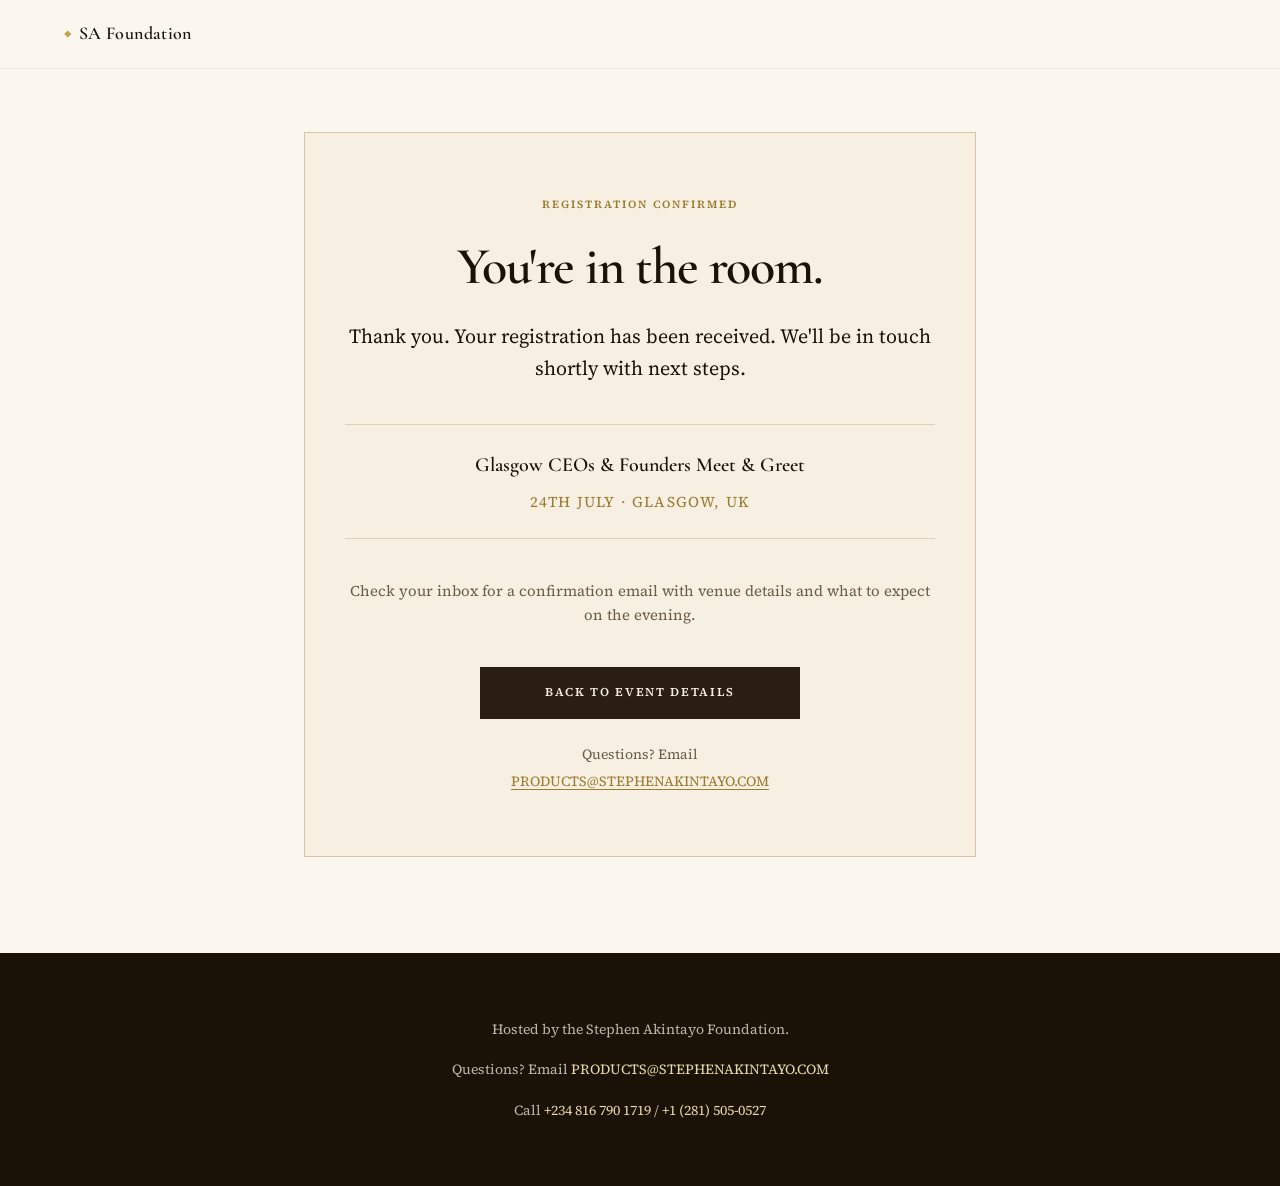
==== thank-you/index.html @ 59fd3c08 "Remove success message from registration form, update form submission to redirect to a thank-you pag" ====
<!DOCTYPE html>
<html lang="en-GB">
<head>
  <meta charset="UTF-8">
  <meta name="viewport" content="width=device-width, initial-scale=1.0">
  <title>Registration Confirmed · Glasgow CEOs &amp; Founders Meet &amp; Greet</title>
  <meta name="description" content="Your registration for the Glasgow CEOs &amp; Founders Meet &amp; Greet on 24th July has been received.">
  <meta name="robots" content="noindex, nofollow">
  <link rel="canonical" href="https://example.com/thank-you">

  <link rel="icon" href="data:image/svg+xml,%3Csvg xmlns='http://www.w3.org/2000/svg' viewBox='0 0 32 32'%3E%3Crect fill='%232A1E12' width='32' height='32'/%3E%3Ctext x='16' y='22' font-size='14' fill='%23C8A24C' text-anchor='middle' font-family='serif'%3E◆%3C/text%3E%3C/svg%3E" type="image/svg+xml">

  <link rel="preconnect" href="https://fonts.googleapis.com">
  <link rel="preconnect" href="https://fonts.gstatic.com" crossorigin>
  <link href="https://fonts.googleapis.com/css2?family=Cormorant+Garamond:ital,wght@0,400;0,500;0,600;0,700;1,400&family=Source+Serif+4:ital,opsz,wght@0,8..60,400;0,8..60,500;0,8..60,600;1,8..60,400&display=swap" rel="stylesheet">

  <link rel="stylesheet" href="../styles.css">
</head>
<body class="thank-you-page">
  <a class="skip-link" href="#main">Skip to content</a>

  <header class="site-header is-scrolled" role="banner">
    <div class="header-inner">
      <a href="/" class="logo" aria-label="Stephen Akintayo Foundation — home">
        <span class="logo-mark" aria-hidden="true">◆</span>
        <span class="logo-text">SA Foundation</span>
      </a>
    </div>
  </header>

  <main id="main" class="thank-you-main">
    <section class="thank-you-section" aria-labelledby="thank-you-heading">
      <div class="thank-you-inner reveal is-visible">
        <p class="eyebrow">Registration confirmed</p>
        <h1 id="thank-you-heading" class="section-title section-title--center">You're in the room.</h1>
        <p class="thank-you-lead">Thank you. Your registration has been received. We'll be in touch shortly with next steps.</p>
        <div class="thank-you-details">
          <p class="thank-you-event">Glasgow CEOs &amp; Founders Meet &amp; Greet</p>
          <p class="thank-you-date">24th July · Glasgow, UK</p>
        </div>
        <p class="thank-you-note">Check your inbox for a confirmation email with venue details and what to expect on the evening.</p>
        <div class="thank-you-actions">
          <a href="/" class="btn btn--primary">Back to event details</a>
        </div>
        <p class="thank-you-contact">
          <span class="thank-you-contact-label">Questions? Email</span>
          <a href="mailto:PRODUCTS@STEPHENAKINTAYO.COM" class="thank-you-email">PRODUCTS@STEPHENAKINTAYO.COM</a>
        </p>
      </div>
    </section>
  </main>

  <footer class="site-footer" role="contentinfo">
    <div class="footer-inner footer-inner--stacked">
      <p>Hosted by the Stephen Akintayo Foundation.</p>
      <p>Questions? Email <a href="mailto:PRODUCTS@STEPHENAKINTAYO.COM">PRODUCTS@STEPHENAKINTAYO.COM</a></p>
      <p>Call <a href="tel:+2348167901719">+234 816 790 1719</a> / <a href="tel:+12815050527">+1 (281) 505-0527</a></p>
    </div>
  </footer>
</body>
</html>
---- styles.css ----
/* ==========================================================================
   Glasgow CEOs & Founders Meet & Greet
   Quiet luxury — ivory, espresso, gold
   ========================================================================== */

:root {
  --gold: #C8A24C;
  --gold-deep: #9C7A2E;
  --gold-light: #E8D7A8;
  --ivory: #F6EFE2;
  --cream: #FBF7EF;
  --espresso: #2A1E12;
  --ink: #1A1207;
  --muted: #6B5B45;
  --white: #FFFCF7;

  --font-display: "Cormorant Garamond", "Georgia", serif;
  --font-body: "Source Serif 4", "Georgia", serif;

  --space-xs: 0.5rem;
  --space-sm: 1rem;
  --space-md: 1.5rem;
  --space-lg: 2.5rem;
  --space-xl: 4rem;
  --space-2xl: 6rem;
  --space-3xl: 8rem;

  --max-width: 72rem;
  --narrow: 42rem;
  --header-h: 4.25rem;
  --gutter: clamp(1rem, 4.5vw, 2rem);
  --section-pad-y: clamp(2.75rem, 7vw, 6rem);
  --ease-out: cubic-bezier(0.22, 1, 0.36, 1);
  --duration: 0.45s;
}

/* Reset & base */
*, *::before, *::after {
  box-sizing: border-box;
}

html {
  scroll-behavior: smooth;
  overflow-x: clip;
}

@media (prefers-reduced-motion: reduce) {
  html {
    scroll-behavior: auto;
  }
}

body {
  margin: 0;
  font-family: var(--font-body);
  font-size: clamp(1rem, 2.5vw, 1.0625rem);
  line-height: 1.65;
  color: var(--ink);
  background: var(--cream);
  -webkit-font-smoothing: antialiased;
  overflow-x: clip;
}

img,
video {
  max-width: 100%;
  height: auto;
  display: block;
}

/* Responsive media */
.hero-image,
.host-image,
.venue-image {
  width: 100%;
  max-width: 100%;
  height: auto;
  object-fit: cover;
}

.hero-image {
  aspect-ratio: 4 / 5;
  border: 1px solid rgba(156, 122, 46, 0.28);
}

.host-image {
  aspect-ratio: 3 / 4;
  border: 1px solid rgba(156, 122, 46, 0.22);
}

.venue-image {
  aspect-ratio: 16 / 9;
  border-radius: 0.75rem;
}

.venue-figure,
.host-figure,
.hero-image-wrap {
  margin: 0;
  max-width: 100%;
  overflow: hidden;
}

a {
  color: var(--gold-deep);
  text-decoration-thickness: 1px;
  text-underline-offset: 0.2em;
  transition: color 0.25s var(--ease-out);
}

a:hover {
  color: var(--gold);
}

a:focus-visible,
button:focus-visible,
input:focus-visible,
select:focus-visible {
  outline: 2px solid var(--gold);
  outline-offset: 3px;
}

.skip-link {
  position: absolute;
  top: -100%;
  left: var(--space-sm);
  z-index: 10000;
  padding: var(--space-xs) var(--space-sm);
  background: var(--espresso);
  color: var(--ivory);
}

.skip-link:focus {
  top: var(--space-sm);
}

.visually-hidden {
  position: absolute;
  width: 1px;
  height: 1px;
  padding: 0;
  margin: -1px;
  overflow: hidden;
  clip: rect(0, 0, 0, 0);
  white-space: nowrap;
  border: 0;
}

.bracket,
.bracket-note {
  font-style: italic;
  color: var(--muted);
}

/* Typography scale */
.eyebrow {
  font-family: var(--font-body);
  font-size: clamp(0.625rem, 2vw, 0.6875rem);
  font-weight: 600;
  letter-spacing: 0.14em;
  text-transform: uppercase;
  color: var(--gold-deep);
  margin: 0 0 var(--space-md);
  max-width: 100%;
  line-height: 1.5;
  word-break: break-word;
}

.eyebrow--light {
  color: var(--gold-light);
}

.section-title {
  font-family: var(--font-display);
  font-size: clamp(2rem, 5vw, 3.25rem);
  font-weight: 600;
  line-height: 1.12;
  letter-spacing: -0.02em;
  margin: 0 0 var(--space-md);
  color: var(--ink);
  overflow-wrap: break-word;
  text-wrap: balance;
}

.section-title--light {
  color: var(--ivory);
}

.section-title--center {
  text-align: center;
}

.section-intro {
  font-size: 1.125rem;
  color: var(--muted);
  max-width: 38rem;
  margin-bottom: var(--space-lg);
}

.section-intro--light {
  color: rgba(246, 239, 226, 0.75);
}

.lead {
  font-size: clamp(1.25rem, 2.5vw, 1.5rem);
  line-height: 1.55;
  color: var(--ink);
  margin: 0;
}

.pull-quote {
  font-family: var(--font-display);
  font-size: clamp(1.5rem, 3vw, 2rem);
  font-style: italic;
  line-height: 1.35;
  margin: var(--space-xl) 0 0;
  padding-top: var(--space-lg);
  border-top: 1px solid var(--gold);
  max-width: 100%;
}

.pull-quote--light {
  color: var(--gold-light);
  border-top-color: rgba(200, 162, 76, 0.4);
}

/* Grain overlay on light sections */
.section--grain::before,
.section--cream::before,
.section--ivory::before {
  content: "";
  position: absolute;
  inset: 0;
  pointer-events: none;
  opacity: 0.04;
  background-image: url("data:image/svg+xml,%3Csvg viewBox='0 0 256 256' xmlns='http://www.w3.org/2000/svg'%3E%3Cfilter id='n'%3E%3CfeTurbulence type='fractalNoise' baseFrequency='0.85' numOctaves='4' stitchTiles='stitch'/%3E%3C/filter%3E%3Crect width='100%25' height='100%25' filter='url(%23n)'/%3E%3C/svg%3E");
  z-index: 0;
}

.section--cream,
.section--ivory,
.section--grain {
  position: relative;
}

.section--cream > *,
.section--ivory > *,
.section--grain > * {
  position: relative;
  z-index: 1;
}

/* Ornament */
.ornament-row {
  display: flex;
  justify-content: center;
  padding: var(--space-md) 0;
  background: var(--cream);
}

.ornament {
  color: var(--gold);
  font-size: 0.5rem;
  letter-spacing: 0.5em;
}

/* Buttons */
.btn {
  display: inline-flex;
  align-items: center;
  justify-content: center;
  font-family: var(--font-body);
  font-size: 0.75rem;
  font-weight: 600;
  letter-spacing: 0.14em;
  text-transform: uppercase;
  text-decoration: none;
  border: none;
  cursor: pointer;
  padding: 1rem 1.75rem;
  transition: background 0.3s var(--ease-out), color 0.3s var(--ease-out), transform 0.3s var(--ease-out);
}

a.btn {
  text-decoration: none;
}

a.btn--primary {
  color: var(--ivory);
}

a.btn--on-dark {
  color: var(--ink);
}

a.btn--header {
  color: var(--ink);
}

a.btn--header.is-visible {
  color: var(--ivory);
}

.btn--primary {
  background: var(--espresso);
  color: var(--ivory);
}

.btn--primary:hover {
  background: var(--ink);
  color: var(--gold-light);
  transform: translateY(-1px);
}

.btn--on-dark {
  background: var(--gold);
  color: var(--ink);
}

.btn--on-dark:hover {
  background: var(--gold-light);
}

.btn--header {
  padding: 0.6rem 1.25rem;
  font-size: 0.6875rem;
  background: transparent;
  color: var(--ink);
  border: 1px solid var(--gold);
}

.btn--header.is-visible {
  background: var(--espresso);
  color: var(--ivory);
  border-color: var(--espresso);
}

.btn--header.is-visible:hover {
  background: var(--ink);
}

.btn--full {
  width: 100%;
}

.btn--large {
  padding: 1.15rem 2.25rem;
  font-size: 0.8125rem;
}

.btn--primary {
  max-width: 100%;
}

/* Header */
.site-header {
  position: fixed;
  top: 0;
  left: 0;
  right: 0;
  z-index: 1000;
  height: var(--header-h);
  background: transparent;
  transition: background 0.4s var(--ease-out), box-shadow 0.4s var(--ease-out);
}

.site-header.is-scrolled {
  background: rgba(251, 247, 239, 0.92);
  backdrop-filter: blur(12px);
  box-shadow: 0 1px 0 rgba(42, 30, 18, 0.06);
}

.header-inner {
  display: flex;
  align-items: center;
  justify-content: space-between;
  gap: 0.5rem;
  max-width: var(--max-width);
  margin: 0 auto;
  padding: 0 var(--gutter);
  height: 100%;
  min-width: 0;
}

.header-inner .logo {
  min-width: 0;
  flex-shrink: 1;
}

.header-inner .nav-toggle,
.header-inner .btn--cta-header {
  flex-shrink: 0;
}

.logo {
  display: flex;
  align-items: center;
  gap: 0.5rem;
  text-decoration: none;
  color: var(--ink);
}

.logo-mark {
  color: var(--gold);
  font-size: 0.625rem;
}

.logo-text {
  font-family: var(--font-display);
  font-size: 1.125rem;
  font-weight: 600;
  letter-spacing: 0.02em;
}

.nav-desktop ul {
  display: none;
  list-style: none;
  margin: 0;
  padding: 0;
  gap: var(--space-lg);
}

.nav-desktop a {
  font-size: 0.8125rem;
  color: var(--muted);
  text-decoration: none;
  position: relative;
}

.nav-desktop a::after {
  content: "";
  position: absolute;
  left: 0;
  bottom: -2px;
  width: 0;
  height: 1px;
  background: var(--gold);
  transition: width 0.35s var(--ease-out);
}

.nav-desktop a:hover {
  color: var(--ink);
}

.nav-desktop a:hover::after {
  width: 100%;
}

.btn--cta-header[hidden] {
  display: none !important;
}

.btn--cta-header:not([hidden]) {
  display: inline-flex;
}

.nav-toggle {
  display: flex;
  flex-direction: column;
  justify-content: center;
  gap: 5px;
  width: 2.5rem;
  height: 2.5rem;
  padding: 0;
  background: none;
  border: none;
  cursor: pointer;
}

.nav-toggle-bar {
  display: block;
  width: 22px;
  height: 1.5px;
  background: var(--ink);
  transition: transform 0.3s var(--ease-out), opacity 0.3s;
}

.nav-toggle[aria-expanded="true"] .nav-toggle-bar:nth-child(1) {
  transform: translateY(6.5px) rotate(45deg);
}

.nav-toggle[aria-expanded="true"] .nav-toggle-bar:nth-child(2) {
  opacity: 0;
}

.nav-toggle[aria-expanded="true"] .nav-toggle-bar:nth-child(3) {
  transform: translateY(-6.5px) rotate(-45deg);
}

.nav-mobile {
  position: fixed;
  top: var(--header-h);
  left: 0;
  right: 0;
  bottom: 0;
  background: var(--cream);
  padding: var(--space-lg);
  overflow-y: auto;
}

.nav-mobile ul {
  list-style: none;
  margin: 0;
  padding: 0;
}

.nav-mobile li {
  border-bottom: 1px solid rgba(107, 91, 69, 0.15);
}

.nav-mobile a {
  display: block;
  padding: var(--space-md) 0;
  font-size: 1.125rem;
  color: var(--ink);
  text-decoration: none;
}

.nav-mobile .btn {
  margin-top: var(--space-lg);
}

/* Hero */
.hero {
  position: relative;
  min-height: auto;
  padding: calc(var(--header-h) + 1.25rem) var(--gutter) var(--section-pad-y);
  background: var(--ivory);
  overflow: hidden;
}

.hero-glow {
  position: absolute;
  top: -20%;
  right: -10%;
  width: min(90vw, 700px);
  height: min(90vw, 700px);
  background: radial-gradient(circle, rgba(232, 215, 168, 0.45) 0%, transparent 65%);
  pointer-events: none;
}

.hero-inner {
  display: grid;
  gap: clamp(1.5rem, 5vw, 3rem);
  max-width: var(--max-width);
  margin: 0 auto;
  align-items: end;
  width: 100%;
}

.hero-copy {
  max-width: 38rem;
  width: 100%;
  min-width: 0;
}

.hero-title {
  font-family: var(--font-display);
  font-size: clamp(1.875rem, 7.5vw, 4.25rem);
  font-weight: 600;
  line-height: 1.08;
  letter-spacing: -0.03em;
  margin: 0 0 var(--space-md);
  color: var(--ink);
  text-wrap: balance;
}

.hero-sub {
  font-size: 1.0625rem;
  color: var(--muted);
  margin: 0 0 var(--space-md);
  max-width: 34rem;
}

.hero-detail {
  font-size: 0.8125rem;
  letter-spacing: 0.08em;
  text-transform: uppercase;
  color: var(--gold-deep);
  margin: 0 0 var(--space-lg);
}

.hero-actions {
  margin-bottom: var(--space-md);
}

.hero-actions .btn {
  width: 100%;
}

.hero-trust {
  font-size: 0.8125rem;
  color: var(--muted);
  margin: 0;
  max-width: 28rem;
}

.hero-visual {
  position: relative;
  display: flex;
  justify-content: center;
  align-items: flex-end;
  width: 100%;
  max-width: 22rem;
  margin: 0 auto;
  padding-top: 0.5rem;
}

.date-stamp {
  position: absolute;
  top: 0;
  left: 0;
  z-index: 2;
  width: clamp(5.5rem, 18vw, 7rem);
  height: clamp(5.5rem, 18vw, 7rem);
  display: flex;
  flex-direction: column;
  align-items: center;
  justify-content: center;
  border: 2px solid var(--gold);
  border-radius: 50%;
  background: var(--cream);
  transform: translate(0, -8%);
}

.date-stamp-day {
  font-family: var(--font-display);
  font-size: clamp(1.75rem, 6vw, 2.25rem);
  font-weight: 700;
  line-height: 1;
  color: var(--ink);
}

.date-stamp-month {
  font-size: 0.6875rem;
  font-weight: 600;
  letter-spacing: 0.25em;
  color: var(--gold-deep);
}

.hero-image-wrap {
  margin: 0;
  width: 100%;
}

/* Image placeholders */
.image-placeholder {
  display: flex;
  align-items: center;
  justify-content: center;
  background: linear-gradient(145deg, var(--gold-light) 0%, rgba(200, 162, 76, 0.15) 100%);
  border: 1px solid rgba(156, 122, 46, 0.25);
  aspect-ratio: 4 / 5;
  color: var(--muted);
  font-size: 0.75rem;
  letter-spacing: 0.1em;
  text-transform: uppercase;
}

.image-placeholder--tall {
  aspect-ratio: 3 / 4;
  min-height: 20rem;
}

.image-placeholder--wide {
  aspect-ratio: 16 / 7;
  margin-top: var(--space-lg);
}

.image-placeholder--round {
  width: 4rem;
  height: 4rem;
  border-radius: 50%;
  aspect-ratio: 1;
}

/* Hero reveal animation */
.hero-reveal {
  opacity: 0;
  transform: translateY(1.25rem);
}

.hero.is-loaded .hero-reveal {
  animation: fadeUp 0.9s var(--ease-out) forwards;
}

.hero.is-loaded .hero-reveal:nth-child(1) { animation-delay: 0.1s; }
.hero.is-loaded .hero-reveal:nth-child(2) { animation-delay: 0.2s; }
.hero.is-loaded .hero-reveal:nth-child(3) { animation-delay: 0.35s; }
.hero.is-loaded .hero-reveal:nth-child(4) { animation-delay: 0.45s; }
.hero.is-loaded .hero-reveal:nth-child(5) { animation-delay: 0.55s; }
.hero.is-loaded .hero-reveal:nth-child(6) { animation-delay: 0.65s; }
.hero.is-loaded .hero-reveal:nth-child(7) { animation-delay: 0.75s; }

@keyframes fadeUp {
  to {
    opacity: 1;
    transform: translateY(0);
  }
}

@media (prefers-reduced-motion: reduce) {
  .hero-reveal {
    opacity: 1;
    transform: none;
  }
  .hero.is-loaded .hero-reveal {
    animation: none;
  }
  .reveal {
    opacity: 1;
    transform: none;
  }
}

/* Countdown */
.countdown-bar {
  background: var(--espresso);
  padding: var(--space-lg) var(--gutter);
  border-top: 1px solid rgba(200, 162, 76, 0.2);
  border-bottom: 1px solid rgba(200, 162, 76, 0.2);
}

.countdown-inner {
  max-width: var(--max-width);
  margin: 0 auto;
  display: flex;
  flex-wrap: wrap;
  align-items: center;
  justify-content: center;
  gap: var(--space-md);
  text-align: center;
}

.countdown-label {
  font-family: var(--font-display);
  font-size: 1.25rem;
  color: var(--gold-light);
  margin: 0;
  font-style: italic;
}

.countdown-grid {
  display: grid;
  grid-template-columns: repeat(4, minmax(0, 1fr));
  gap: clamp(0.5rem, 3vw, 1.5rem);
  width: min(100%, 22rem);
}

.countdown-unit {
  text-align: center;
  min-width: 0;
}

.countdown-num {
  display: block;
  font-family: var(--font-display);
  font-size: clamp(1.5rem, 5vw, 2rem);
  font-weight: 600;
  color: var(--ivory);
  line-height: 1;
}

.countdown-cap {
  font-size: 0.625rem;
  letter-spacing: 0.15em;
  text-transform: uppercase;
  color: var(--muted);
  margin-top: 0.25rem;
  display: block;
}

/* Sections */
.section {
  padding: var(--section-pad-y) var(--gutter);
}

.section-inner,
.countdown-inner,
.footer-inner,
.hero-inner,
.header-inner {
  padding-left: 0;
  padding-right: 0;
}

.section--cream {
  background: var(--cream);
}

.section--ivory {
  background: var(--ivory);
}

.section--espresso {
  background: var(--espresso);
  color: var(--ivory);
}

.section-inner {
  width: 100%;
  max-width: var(--max-width);
  margin: 0 auto;
}

.section-inner--narrow {
  max-width: var(--narrow);
}

.section-inner--split {
  display: grid;
  gap: var(--space-xl);
}

.section-inner--asymmetric {
  display: grid;
  gap: var(--space-md);
}

/* Scroll reveal */
.reveal {
  opacity: 0;
  transform: translateY(1.5rem);
  transition: opacity 0.8s var(--ease-out), transform 0.8s var(--ease-out);
}

.reveal.is-visible {
  opacity: 1;
  transform: translateY(0);
}

/* Problem list */
.problem-list {
  list-style: none;
  margin: 0;
  padding: 0;
  border-left: 1px solid rgba(200, 162, 76, 0.35);
}

.problem-list li {
  padding: var(--space-md) 0 var(--space-md) var(--space-lg);
  color: rgba(246, 239, 226, 0.9);
  position: relative;
}

.problem-list li::before {
  content: "◆";
  position: absolute;
  left: 0;
  top: var(--space-md);
  font-size: 0.35rem;
  color: var(--gold);
}

/* Split layout */
.split-aside--offset {
  display: flex;
  align-items: flex-end;
  justify-content: flex-end;
}

.accent-block {
  padding: var(--space-lg);
  border: 1px solid var(--gold);
  text-align: center;
  transform: translateY(2rem);
}

.accent-block-num {
  display: block;
  font-family: var(--font-display);
  font-size: 4rem;
  font-weight: 600;
  line-height: 1;
  color: var(--gold-deep);
}

.accent-block-label {
  font-size: 0.75rem;
  letter-spacing: 0.15em;
  text-transform: uppercase;
  color: var(--muted);
}

/* Two column audience */
.two-col {
  display: grid;
  gap: var(--space-xl);
}

.check-list {
  list-style: none;
  margin: 0;
  padding: 0;
}

.check-list li {
  padding: var(--space-sm) 0 var(--space-sm) 1.75rem;
  position: relative;
  border-bottom: 1px solid rgba(107, 91, 69, 0.12);
}

.check-list li::before {
  content: "";
  position: absolute;
  left: 0;
  top: 1.35rem;
  width: 8px;
  height: 1px;
  background: var(--gold);
}

.not-for {
  background: var(--ivory);
  padding: var(--space-lg);
  border-left: 3px solid var(--muted);
}

.not-for-title {
  font-family: var(--font-display);
  font-size: 1.25rem;
  margin: 0 0 var(--space-md);
}

.not-for-list {
  margin: 0;
  padding-left: 1.25rem;
  color: var(--muted);
}

/* Outcomes */
.outcome-list {
  list-style: none;
  margin: 0 0 var(--space-xl);
  padding: 0;
  display: grid;
  gap: var(--space-md);
}

.outcome-list li {
  padding-left: var(--space-lg);
  position: relative;
  color: rgba(246, 239, 226, 0.92);
}

.outcome-list li::before {
  content: "";
  position: absolute;
  left: 0;
  top: 0.65em;
  width: 6px;
  height: 6px;
  border: 1px solid var(--gold);
  transform: rotate(45deg);
}

/* Host overlap layout */
.host-layout {
  display: grid;
  gap: var(--space-xl);
}

.host-figure {
  margin: 0;
  transform: translateY(var(--space-lg));
}

.host-copy-col {
  margin-top: calc(-1 * var(--space-xl));
}

.host-prose p {
  margin: 0;
  color: var(--muted);
}

/* Timeline */
.timeline {
  list-style: none;
  margin: var(--space-lg) 0;
  padding: 0;
  counter-reset: step;
}

.timeline li {
  display: grid;
  grid-template-columns: auto 1fr;
  gap: var(--space-sm) var(--space-md);
  padding: var(--space-md) 0;
  border-bottom: 1px solid rgba(200, 162, 76, 0.15);
  color: rgba(246, 239, 226, 0.9);
}

.timeline-time {
  font-family: var(--font-display);
  font-size: 1rem;
  color: var(--gold-light);
  white-space: nowrap;
}

.venue-line {
  font-size: 0.9375rem;
  color: rgba(246, 239, 226, 0.7);
  margin-top: var(--space-lg);
}

/* Social proof */
.proof-stats {
  display: grid;
  grid-template-columns: repeat(2, minmax(0, 1fr));
  gap: 1px;
  margin: var(--space-xl) 0;
  padding: 0;
  list-style: none;
  background: rgba(156, 122, 46, 0.25);
  border: 1px solid rgba(156, 122, 46, 0.25);
}

.proof-stat {
  display: flex;
  flex-direction: column;
  align-items: center;
  justify-content: center;
  text-align: center;
  padding: var(--space-md) var(--space-sm);
  background: var(--cream);
  gap: 0.35rem;
}

.proof-stat-num {
  font-family: var(--font-display);
  font-size: clamp(1.75rem, 5vw, 2.5rem);
  font-weight: 600;
  line-height: 1;
  color: var(--gold-deep);
}

.proof-stat-label {
  font-size: 0.6875rem;
  letter-spacing: 0.06em;
  text-transform: uppercase;
  color: var(--muted);
  line-height: 1.4;
  max-width: 10rem;
}

.proof-voices-label {
  font-family: var(--font-display);
  font-size: 1.125rem;
  font-style: italic;
  color: var(--muted);
  margin: 0 0 var(--space-md);
  text-align: center;
}

.testimonials-grid {
  display: grid;
  gap: var(--space-md);
  margin-bottom: var(--space-xl);
}

.testimonial-card {
  margin: 0;
  padding: var(--space-lg);
  background: var(--cream);
  border: 1px solid rgba(156, 122, 46, 0.22);
  width: 100%;
}

.testimonial-card--offset {
  margin-left: 0;
  margin-top: 0;
}

.testimonial-avatar {
  display: flex;
  align-items: center;
  justify-content: center;
  width: 3.25rem;
  height: 3.25rem;
  margin-bottom: var(--space-md);
  border-radius: 50%;
  background: var(--espresso);
  color: var(--gold-light);
  font-family: var(--font-display);
  font-size: 0.875rem;
  font-weight: 600;
  letter-spacing: 0.05em;
  border: 1px solid rgba(200, 162, 76, 0.45);
}

.testimonial-quote {
  font-size: 1.0625rem;
  font-style: italic;
  line-height: 1.55;
  margin: 0 0 var(--space-md);
  color: var(--ink);
}

.testimonial-quote::before {
  content: "\201C";
  font-family: var(--font-display);
  font-size: 2rem;
  line-height: 0;
  color: var(--gold);
  display: block;
  margin-bottom: 0.35rem;
}

.testimonial-meta {
  margin: 0;
  font-style: normal;
}

.testimonial-meta cite {
  display: block;
  font-family: var(--font-display);
  font-size: 1.0625rem;
  font-weight: 600;
  font-style: normal;
  color: var(--gold-deep);
}

.testimonial-role {
  display: block;
  font-size: 0.8125rem;
  color: var(--muted);
  margin-top: 0.2rem;
  line-height: 1.45;
}

.proof-card--featured {
  margin-bottom: var(--space-lg);
}

.proof-source-note {
  font-size: 0.75rem;
  color: var(--muted);
  text-align: center;
  margin: 0 0 var(--space-md);
  line-height: 1.55;
}

.proof-source-note a {
  color: var(--gold-deep);
}

.proof-card {
  margin: 0;
  padding: var(--space-lg);
  background: var(--cream);
  border: 1px solid rgba(156, 122, 46, 0.22);
}

.proof-card--featured {
  background: var(--espresso);
  border-color: rgba(200, 162, 76, 0.35);
  color: var(--ivory);
}

.proof-card-eyebrow {
  font-size: 0.625rem;
  font-weight: 600;
  letter-spacing: 0.2em;
  text-transform: uppercase;
  color: var(--gold);
  margin: 0 0 var(--space-sm);
}

.proof-card--featured .proof-card-eyebrow {
  color: var(--gold-light);
}

.proof-card-quote {
  font-family: var(--font-display);
  font-size: clamp(1.25rem, 3vw, 1.625rem);
  font-weight: 500;
  line-height: 1.35;
  margin: 0 0 var(--space-md);
  color: var(--ink);
}

.proof-card--featured .proof-card-quote {
  font-size: clamp(1.375rem, 3.5vw, 1.75rem);
  font-style: italic;
  color: var(--ivory);
  margin-bottom: var(--space-sm);
}

.proof-card--quote .proof-card-quote {
  font-style: italic;
  color: var(--muted);
}

.proof-card-meta {
  display: flex;
  align-items: center;
  gap: var(--space-sm);
  font-size: 0.875rem;
  color: var(--gold-deep);
  margin: 0;
  line-height: 1.4;
}

.proof-card--featured .proof-card-meta {
  color: var(--gold-light);
  font-size: 0.8125rem;
}

.proof-card-photo {
  width: 3rem;
  height: 3rem;
  border-radius: 50%;
  object-fit: cover;
  border: 2px solid var(--gold);
  flex-shrink: 0;
}

.proof-card-role {
  font-size: 0.75rem;
  color: var(--muted);
  font-style: normal;
}

.proof-credential-list {
  margin: 0;
  padding: 0;
  list-style: none;
}

.proof-credential-list li {
  position: relative;
  padding: 0.65rem 0 0.65rem 1rem;
  font-size: 0.9375rem;
  color: var(--muted);
  border-bottom: 1px solid rgba(107, 91, 69, 0.12);
  line-height: 1.5;
}

.proof-credential-list li:last-child {
  border-bottom: none;
}

.proof-credential-list li::before {
  content: "◆";
  position: absolute;
  left: 0;
  top: 0.85rem;
  font-size: 0.35rem;
  color: var(--gold);
}


.trust-bar {
  padding-top: var(--space-lg);
  border-top: 1px solid rgba(156, 122, 46, 0.25);
  text-align: center;
}

.trust-bar p {
  font-size: 0.8125rem;
  letter-spacing: 0.04em;
  color: var(--muted);
  margin: 0;
  line-height: 1.8;
}

/* Registration */
.registration-block {
  margin-bottom: var(--space-lg);
}

.registration-badge {
  display: inline-block;
  font-family: var(--font-display);
  font-size: clamp(1.5rem, 4vw, 2rem);
  font-weight: 600;
  color: var(--gold-deep);
  margin: 0 0 var(--space-sm);
  padding-bottom: var(--space-sm);
  border-bottom: 1px solid rgba(156, 122, 46, 0.35);
}

.registration-block p {
  margin: 0;
  color: var(--muted);
  line-height: 1.6;
}

.register-form-wrap {
  margin-top: var(--space-lg);
  padding: var(--space-lg);
  background: var(--ivory);
  border: 1px solid rgba(156, 122, 46, 0.28);
}

.register-form-wrap.is-complete {
  border-color: var(--gold);
}

.register-form-desc {
  font-size: 0.875rem;
  color: var(--muted);
  margin: 0 0 var(--space-md);
  text-align: center;
}

.register-form-wrap .form-success {
  margin-bottom: var(--space-md);
  padding: var(--space-md);
  background: var(--cream);
  border: 1px solid rgba(156, 122, 46, 0.35);
  text-align: center;
}

.register-form-wrap .form-success[hidden] {
  display: none;
}

.register-form-wrap.is-complete .form-success {
  margin-bottom: 0;
}

.form-free-note {
  font-size: 0.875rem;
  color: var(--muted);
  text-align: center;
  margin: 0 0 var(--space-md);
  padding: var(--space-sm);
  background: var(--ivory);
  border: 1px solid rgba(156, 122, 46, 0.2);
}

/* Urgency */
.urgency-list {
  list-style: none;
  margin: 0 0 var(--space-lg);
  padding: 0;
}

.urgency-list li {
  padding: var(--space-sm) 0;
  padding-left: 1.25rem;
  position: relative;
  color: rgba(246, 239, 226, 0.88);
}

.urgency-list li::before {
  content: "—";
  position: absolute;
  left: 0;
  color: var(--gold);
}

/* FAQ */
.faq-list {
  margin: 0;
}

.faq-item {
  border-bottom: 1px solid rgba(107, 91, 69, 0.2);
}

.faq-trigger {
  width: 100%;
  display: flex;
  align-items: center;
  justify-content: space-between;
  gap: var(--space-md);
  padding: var(--space-md) 0;
  font-family: var(--font-display);
  font-size: 1.125rem;
  font-weight: 500;
  text-align: left;
  background: none;
  border: none;
  color: var(--ink);
  cursor: pointer;
}

.faq-trigger::after {
  content: "+";
  font-family: var(--font-body);
  font-size: 1.25rem;
  color: var(--gold);
  flex-shrink: 0;
  transition: transform 0.3s var(--ease-out);
}

.faq-trigger[aria-expanded="true"]::after {
  content: "−";
}

.faq-panel {
  margin: 0 0 var(--space-md);
  padding: 0 0 var(--space-md);
  color: var(--muted);
}

/* Final CTA */
.final-cta {
  text-align: center;
}

.final-copy {
  max-width: 32rem;
  margin: 0 auto var(--space-lg);
  color: var(--muted);
}

.final-actions {
  display: flex;
  justify-content: center;
}

/* Footer */
.site-footer {
  background: var(--ink);
  color: rgba(246, 239, 226, 0.75);
  padding: var(--space-xl) var(--gutter);
  padding-bottom: max(var(--space-xl), env(safe-area-inset-bottom));
  font-size: clamp(0.8125rem, 2.5vw, 0.875rem);
  text-align: center;
}

.site-footer p {
  margin: 0;
  line-height: 1.75;
  word-break: break-word;
}

.footer-inner {
  max-width: var(--max-width);
  margin: 0 auto;
}

.site-footer a {
  color: var(--gold-light);
  text-decoration: none;
}

.site-footer a:hover {
  color: var(--gold);
  text-decoration: underline;
}

.register-form .form-field {
  margin-bottom: var(--space-md);
}

.register-form label {
  display: block;
  font-size: 0.8125rem;
  margin-bottom: 0.35rem;
  color: var(--ink);
}

.required {
  color: var(--gold-deep);
}

.register-form input,
.register-form select {
  width: 100%;
  padding: 0.75rem;
  font-family: var(--font-body);
  font-size: 1rem;
  border: 1px solid rgba(107, 91, 69, 0.35);
  background: var(--white);
  color: var(--ink);
}

.register-form input.is-invalid,
.register-form select.is-invalid {
  border-color: #8b3a3a;
}

.field-error {
  display: block;
  font-size: 0.75rem;
  color: #8b3a3a;
  margin-top: 0.25rem;
  min-height: 1rem;
}

.form-note {
  font-size: 0.75rem;
  color: var(--muted);
  margin-top: var(--space-md);
  text-align: center;
}

.form-honeypot {
  position: absolute;
  left: -9999px;
  width: 1px;
  height: 1px;
  overflow: hidden;
}

.form-error {
  font-size: 0.875rem;
  color: #8b3a3a;
  text-align: center;
  margin: 0 0 var(--space-sm);
  padding: var(--space-sm);
  background: rgba(139, 58, 58, 0.08);
  border: 1px solid rgba(139, 58, 58, 0.25);
}

.form-error[hidden] {
  display: none;
}

.btn.is-loading {
  opacity: 0.85;
  cursor: wait;
}

.form-success {
  color: var(--gold-deep);
  font-size: 1.0625rem;
  line-height: 1.55;
}

/* Thank you page */
.thank-you-page {
  min-height: 100vh;
  display: flex;
  flex-direction: column;
}

.thank-you-main {
  flex: 1;
  display: flex;
  align-items: center;
  justify-content: center;
}

.thank-you-section {
  width: 100%;
  padding: calc(var(--header-h) + var(--space-xl)) var(--gutter) var(--space-2xl);
}

.thank-you-inner {
  width: 100%;
  max-width: var(--narrow);
  margin: 0 auto;
  padding: var(--space-xl) var(--space-lg);
  text-align: center;
  background: var(--ivory);
  border: 1px solid rgba(156, 122, 46, 0.35);
  overflow-wrap: break-word;
  min-width: 0;
}

.thank-you-lead {
  font-size: clamp(1.125rem, 2.5vw, 1.25rem);
  line-height: 1.6;
  color: var(--ink);
  margin: 0 0 var(--space-lg);
}

.thank-you-details {
  margin: 0 0 var(--space-lg);
  padding: var(--space-md) 0;
  border-top: 1px solid rgba(156, 122, 46, 0.25);
  border-bottom: 1px solid rgba(156, 122, 46, 0.25);
}

.thank-you-event {
  font-family: var(--font-display);
  font-size: 1.25rem;
  font-weight: 600;
  margin: 0 0 var(--space-xs);
  color: var(--ink);
}

.thank-you-date {
  font-size: 0.9375rem;
  letter-spacing: 0.08em;
  text-transform: uppercase;
  color: var(--gold-deep);
  margin: 0;
}

.thank-you-note {
  font-size: 0.9375rem;
  color: var(--muted);
  margin: 0 0 var(--space-lg);
  line-height: 1.6;
}

.thank-you-actions {
  margin-bottom: var(--space-md);
}

.thank-you-contact {
  display: flex;
  flex-direction: column;
  align-items: center;
  gap: 0.35rem;
  font-size: 0.875rem;
  color: var(--muted);
  margin: 0;
  max-width: 100%;
}

.thank-you-email {
  display: inline-block;
  max-width: 100%;
  overflow-wrap: anywhere;
  word-break: break-word;
  font-size: clamp(0.75rem, 3.2vw, 0.875rem);
  line-height: 1.4;
}

.thank-you-page .footer-inner--stacked p {
  margin: 0;
}

.thank-you-page .footer-inner--stacked {
  display: flex;
  flex-direction: column;
  gap: var(--space-sm);
  align-items: center;
}

.thank-you-page .footer-inner--stacked a {
  overflow-wrap: anywhere;
  word-break: break-word;
}

.thank-you-actions .btn {
  width: 100%;
  max-width: 20rem;
  justify-content: center;
}

/* ==========================================================================
   Responsive — 375 · 768 · 1280 · 1920
   ========================================================================== */

/* Small phones (~375px) */
@media (max-width: 23.4375rem) {
  :root {
    --header-h: 3.75rem;
  }

  .logo-text {
    font-size: 1rem;
  }

  .btn--cta-header:not([hidden]) {
    display: none !important;
  }

  .nav-desktop {
    display: none;
  }

  .eyebrow {
    letter-spacing: 0.1em;
  }

  .hero-detail {
    font-size: 0.75rem;
    line-height: 1.5;
  }

  .faq-trigger {
    font-size: 1rem;
  }
}

/* Phones & small tablets (below 768px) */
@media (max-width: 47.9875rem) {
  .section-inner--narrow,
  .section-inner--split,
  .section-inner--asymmetric {
    width: 100%;
  }

  .section-inner--asymmetric {
    grid-template-columns: 1fr;
  }

  .asymmetric-label {
    margin-bottom: -0.5rem;
  }

  .proof-voices-label {
    text-align: left;
    font-size: 1rem;
  }

  .proof-source-note {
    text-align: left;
    padding: 0 var(--space-xs);
  }

  .testimonial-card--offset {
    margin-top: 0;
  }

  .proof-card--featured {
    padding: var(--space-md);
  }

  .register-form-wrap {
    padding: var(--space-md);
  }

  .thank-you-section {
    padding: calc(var(--header-h) + var(--space-lg)) var(--space-sm) var(--space-xl);
  }

  .thank-you-inner {
    padding: var(--space-lg) var(--space-md);
  }

  .thank-you-event {
    font-size: 1.125rem;
    padding: 0 var(--space-xs);
  }

  .thank-you-lead,
  .thank-you-note {
    padding: 0 var(--space-xs);
  }

  .faq-trigger {
    font-size: 1rem;
    text-align: left;
    align-items: flex-start;
  }

  .host-figure {
    transform: none;
  }

  .host-image-col {
    max-width: 20rem;
    margin: 0 auto;
  }

  .host-copy-col {
    margin-top: 0;
  }

  .host-layout {
    gap: var(--space-lg);
  }

  .image-placeholder--tall {
    min-height: 16rem;
  }

  .accent-block {
    transform: none;
    width: 100%;
    max-width: 16rem;
    margin: var(--space-md) auto 0;
  }

  .split-aside--offset {
    justify-content: center;
  }

  .timeline li {
    grid-template-columns: 1fr;
    gap: 0.35rem;
  }

  .timeline-time {
    white-space: normal;
  }

  .venue-line {
    font-size: 0.875rem;
    line-height: 1.6;
  }

  .section--espresso .btn,
  .section--cream .btn,
  .final-actions .btn {
    width: 100%;
  }

  .final-actions {
    width: 100%;
  }

  .trust-bar p {
    font-size: 0.75rem;
    line-height: 1.65;
  }

  .countdown-inner {
    flex-direction: column;
  }

  .countdown-grid {
    width: min(100%, 20rem);
  }

  .nav-mobile {
    padding: var(--space-md) var(--gutter);
    padding-bottom: max(var(--space-lg), env(safe-area-inset-bottom));
  }
}

/* Large phones (480px+) */
@media (min-width: 30rem) {
  .hero-actions .btn {
    width: auto;
    min-width: min(100%, 16rem);
  }

  .section--espresso .btn,
  .section--cream .btn:not(.btn--full) {
    width: auto;
  }
}

/* Tablet (768px+) */
@media (min-width: 48rem) {
  :root {
    --gutter: clamp(1.25rem, 3vw, 2rem);
    --section-pad-y: clamp(4rem, 6vw, 6rem);
    --header-h: 4.25rem;
  }

  .eyebrow {
    letter-spacing: 0.18em;
  }

  .nav-desktop ul {
    display: flex;
    flex-wrap: wrap;
    justify-content: flex-end;
    gap: clamp(0.75rem, 2vw, 1.5rem);
  }

  .nav-toggle {
    display: none;
  }

  .hero {
    min-height: 100vh;
    min-height: 100dvh;
    padding-top: calc(var(--header-h) + var(--space-xl));
    padding-bottom: var(--space-2xl);
  }

  .hero-inner {
    grid-template-columns: 1.05fr 0.95fr;
    align-items: end;
    gap: var(--space-2xl);
  }

  .hero-copy {
    padding-bottom: var(--space-xl);
  }

  .hero-visual {
    justify-content: flex-end;
    max-width: none;
    margin: 0;
    padding-top: 0;
  }

  .hero-image-wrap {
    width: min(100%, 26rem);
    margin-left: auto;
  }

  .date-stamp {
    transform: translate(-10%, -15%);
  }

  .countdown-inner {
    flex-wrap: nowrap;
    justify-content: space-between;
    text-align: left;
  }

  .countdown-grid {
    width: auto;
    grid-template-columns: repeat(4, auto);
    gap: var(--space-lg);
  }

  .countdown-unit {
    min-width: 3.5rem;
  }

  .section-inner--split {
    grid-template-columns: 1.4fr 0.6fr;
    align-items: start;
  }

  .two-col {
    grid-template-columns: 1.2fr 0.8fr;
    align-items: start;
  }

  .host-layout {
    grid-template-columns: 0.42fr 0.58fr;
    gap: var(--space-2xl);
    align-items: start;
  }

  .host-figure {
    transform: translateY(3rem) translateX(-1rem);
  }

  .host-copy-col {
    margin-top: var(--space-2xl);
  }

  .section-inner--asymmetric {
    grid-template-columns: 10rem 1fr;
    gap: var(--space-2xl);
  }

  .proof-stats {
    grid-template-columns: repeat(4, minmax(0, 1fr));
  }

  .testimonials-grid {
    grid-template-columns: 1fr 1fr;
    gap: var(--space-lg);
    align-items: start;
  }

  .testimonial-card--offset {
    margin-top: 2.5rem;
  }

  .host-image-col {
    max-width: none;
  }
}

/* Mid desktop (1024px+) */
@media (min-width: 64rem) {
  .nav-desktop a {
    font-size: 0.8125rem;
  }

  .header-inner {
    gap: var(--space-md);
  }
}

/* Tablet landscape / small desktop — tighten nav */
@media (min-width: 48rem) and (max-width: 63.9875rem) {
  .nav-desktop a {
    font-size: 0.75rem;
  }

  .logo-text {
    font-size: 1rem;
  }

  .header-inner {
    gap: 0.75rem;
  }
}

/* Desktop (1280px+) */
@media (min-width: 80rem) {
  :root {
    --gutter: 2rem;
    --section-pad-y: var(--space-3xl);
    --max-width: 72rem;
  }

  .hero-title {
    font-size: 4.25rem;
  }

  .date-stamp {
    width: 8.5rem;
    height: 8.5rem;
  }

  .section-inner--asymmetric {
    grid-template-columns: 12rem 1fr;
  }

  .hero-inner {
    grid-template-columns: 1.1fr 0.9fr;
  }
}

/* Large desktop (1920px+) */
@media (min-width: 120rem) {
  :root {
    --max-width: 80rem;
    --gutter: 2.5rem;
  }

  .hero-title {
    font-size: 4.75rem;
  }

  .section-title {
    font-size: 3.5rem;
  }

  .lead {
    font-size: 1.625rem;
  }

  .hero-inner {
    gap: 5rem;
  }

  .hero-image-wrap {
    width: min(100%, 30rem);
  }
}

/* Mobile bottom CTA bar */
.mobile-cta-bar {
  display: none;
}

@media (max-width: 47.9875rem) {
  .mobile-cta-bar {
    display: block;
    position: fixed;
    bottom: 0;
    left: 0;
    right: 0;
    z-index: 900;
    padding: 0.75rem var(--gutter);
    padding-bottom: max(0.75rem, env(safe-area-inset-bottom));
    background: rgba(251, 247, 239, 0.96);
    backdrop-filter: blur(10px);
    border-top: 1px solid rgba(156, 122, 46, 0.25);
    transform: translateY(100%);
    visibility: hidden;
    transition: transform 0.35s var(--ease-out), visibility 0.35s;
    pointer-events: none;
  }

  .mobile-cta-bar.is-visible {
    transform: translateY(0);
    visibility: visible;
    pointer-events: auto;
  }

  body.has-mobile-cta {
    padding-bottom: 5rem;
  }
}

/* Touch targets */
@media (pointer: coarse) {
  .nav-toggle,
  .faq-trigger,
  .btn {
    min-height: 44px;
  }

  .nav-mobile a {
    min-height: 44px;
    display: flex;
    align-items: center;
  }
}
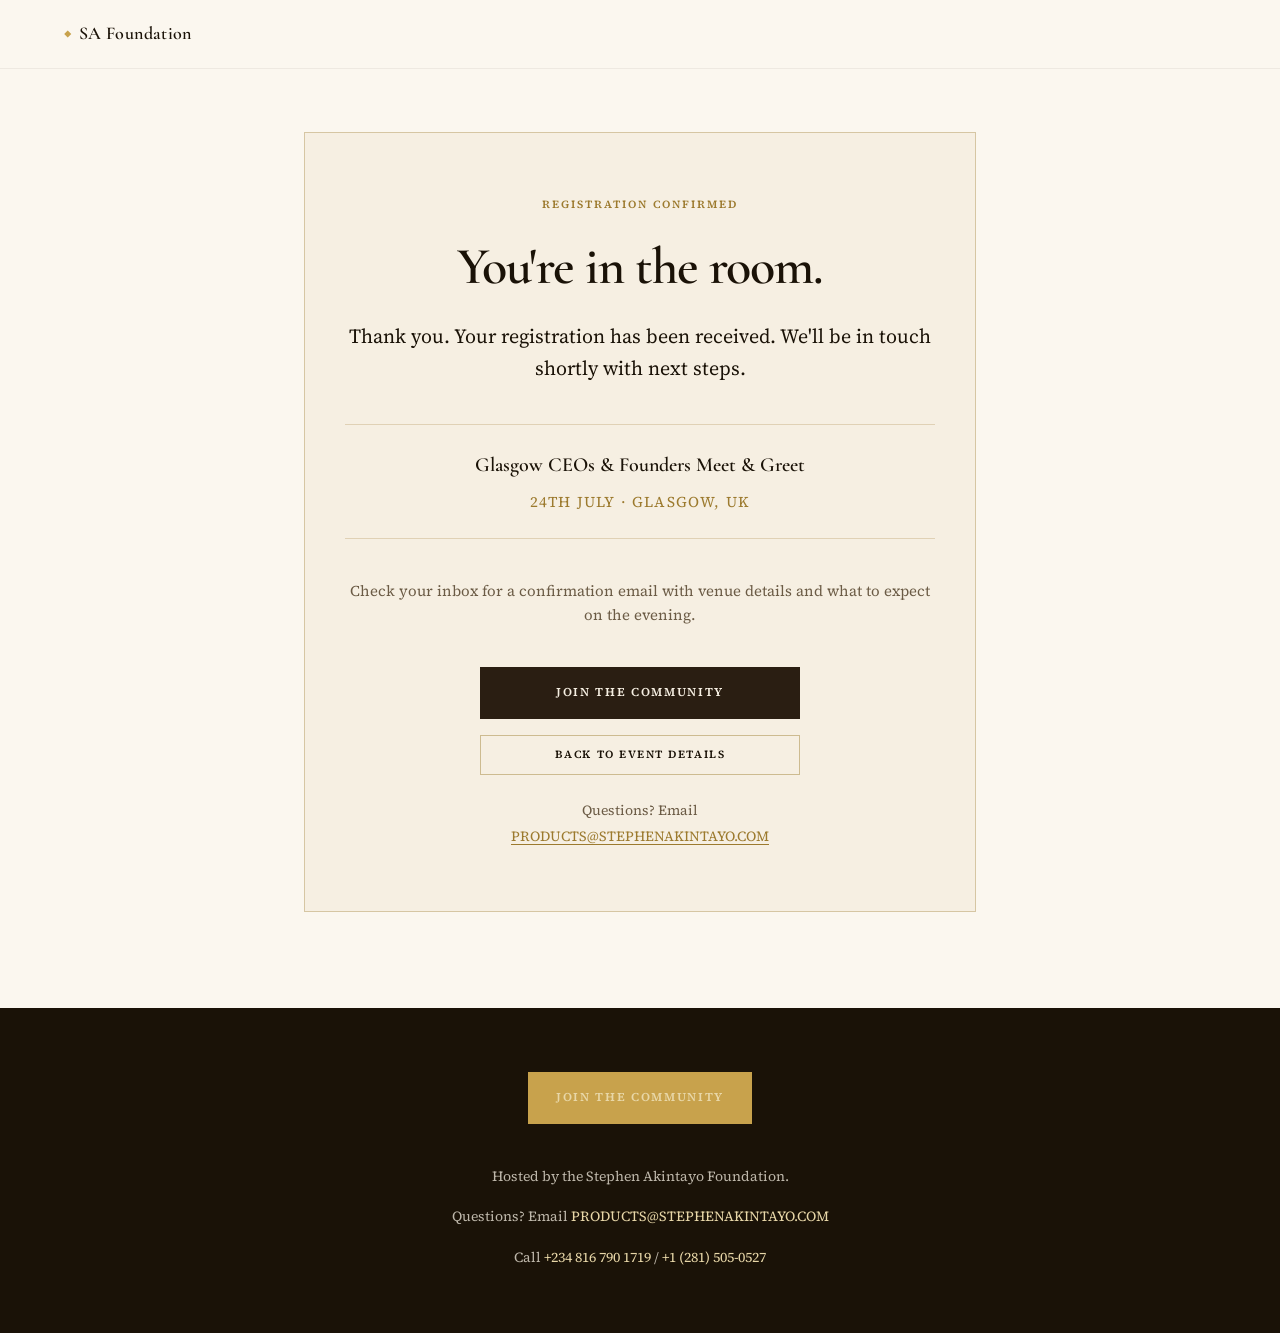
==== commit 4adbf64c: "Add community join button to footer and thank-you page, enhance thank-you actions layout with new st" ====
--- a/thank-you/index.html
+++ b/thank-you/index.html
@@ -40,7 +40,8 @@
         </div>
         <p class="thank-you-note">Check your inbox for a confirmation email with venue details and what to expect on the evening.</p>
         <div class="thank-you-actions">
-          <a href="/" class="btn btn--primary">Back to event details</a>
+          <a href="https://chat.whatsapp.com/J5k2oBiQmTjIgvpFtMNJKl?mode=gi_t" class="btn btn--primary" target="_blank" rel="noopener noreferrer">Join the community</a>
+          <a href="/" class="btn btn--header thank-you-back">Back to event details</a>
         </div>
         <p class="thank-you-contact">
           <span class="thank-you-contact-label">Questions? Email</span>
@@ -52,6 +53,7 @@
 
   <footer class="site-footer" role="contentinfo">
     <div class="footer-inner footer-inner--stacked">
+      <a href="https://chat.whatsapp.com/J5k2oBiQmTjIgvpFtMNJKl?mode=gi_t" class="btn btn--on-dark footer-community-btn" target="_blank" rel="noopener noreferrer">Join the community</a>
       <p>Hosted by the Stephen Akintayo Foundation.</p>
       <p>Questions? Email <a href="mailto:PRODUCTS@STEPHENAKINTAYO.COM">PRODUCTS@STEPHENAKINTAYO.COM</a></p>
       <p>Call <a href="tel:+2348167901719">+234 816 790 1719</a> / <a href="tel:+12815050527">+1 (281) 505-0527</a></p>
--- a/styles.css
+++ b/styles.css
@@ -1592,7 +1592,26 @@
 }
 
 .thank-you-actions {
+  display: flex;
+  flex-direction: column;
+  align-items: center;
+  gap: var(--space-sm);
   margin-bottom: var(--space-md);
+}
+
+.thank-you-back {
+  background: transparent;
+  border: 1px solid rgba(156, 122, 46, 0.45);
+}
+
+.thank-you-back:hover {
+  background: var(--cream);
+  border-color: var(--gold);
+}
+
+.footer-community-btn {
+  margin-bottom: var(--space-md);
+  max-width: 100%;
 }
 
 .thank-you-contact {
@@ -1635,6 +1654,7 @@
   width: 100%;
   max-width: 20rem;
   justify-content: center;
+  text-align: center;
 }
 
 /* ==========================================================================
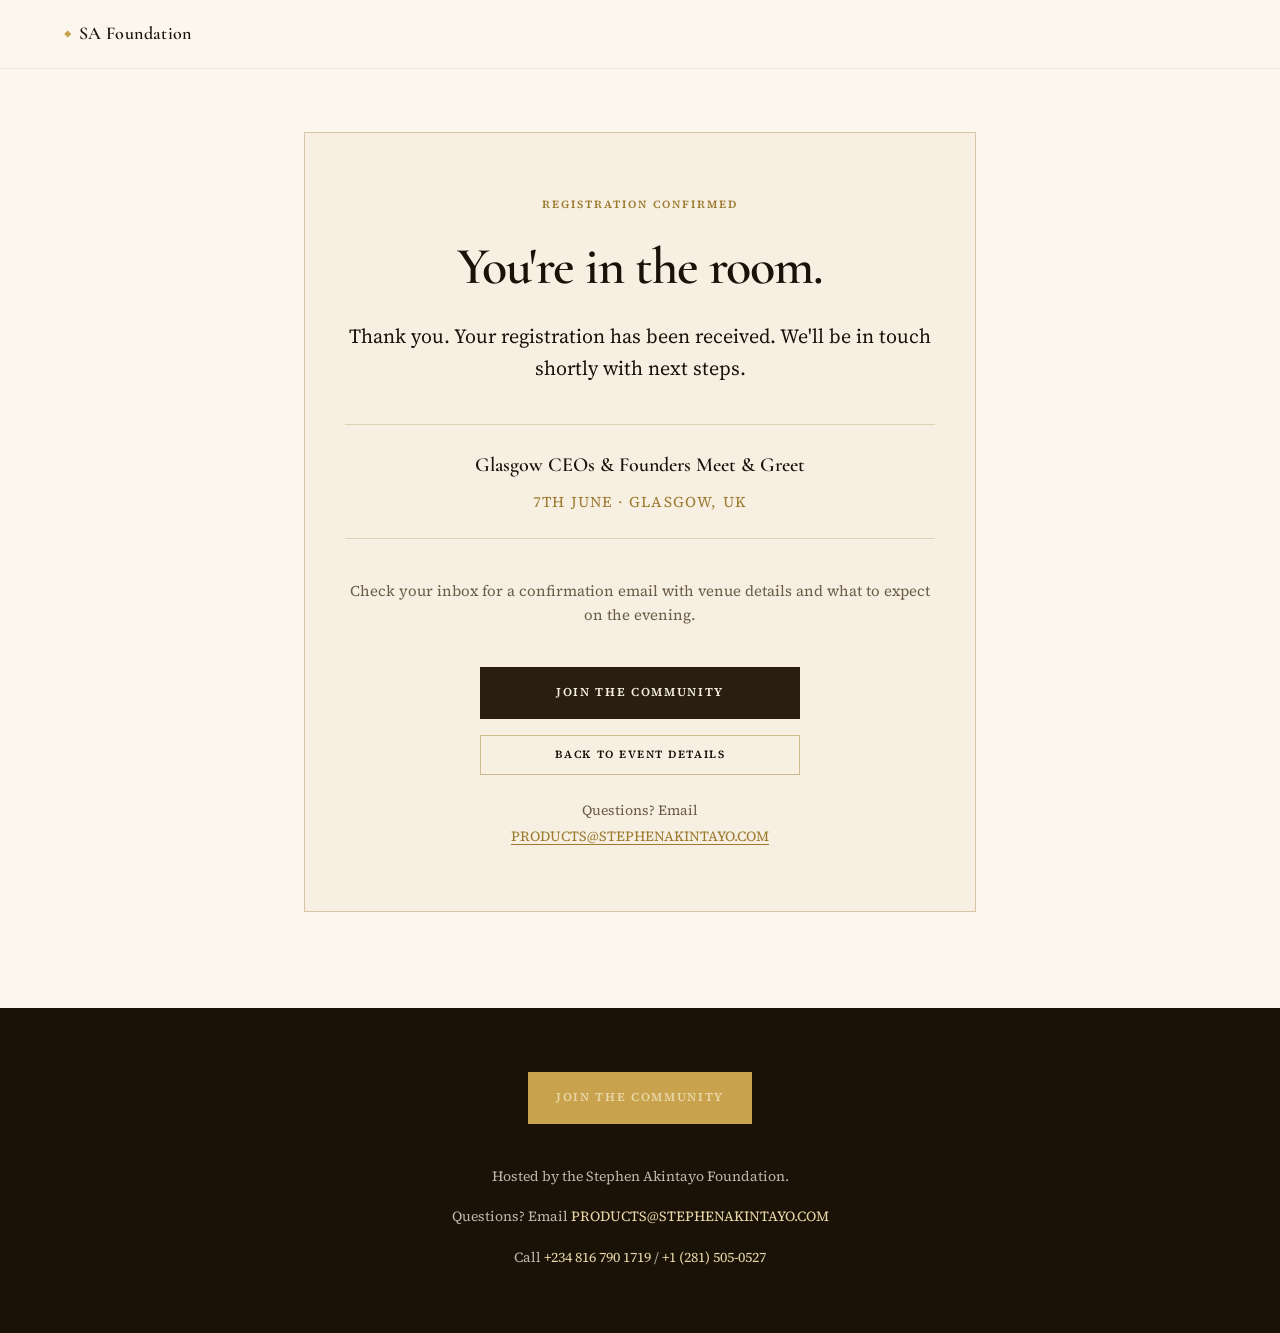
==== commit c93d0957: "Update thank-you page with new event date and canonical link" ====
--- a/thank-you/index.html
+++ b/thank-you/index.html
@@ -4,9 +4,9 @@
   <meta charset="UTF-8">
   <meta name="viewport" content="width=device-width, initial-scale=1.0">
   <title>Registration Confirmed · Glasgow CEOs &amp; Founders Meet &amp; Greet</title>
-  <meta name="description" content="Your registration for the Glasgow CEOs &amp; Founders Meet &amp; Greet on 24th July has been received.">
+  <meta name="description" content="Your registration for the Glasgow CEOs &amp; Founders Meet &amp; Greet on 7th June has been received.">
   <meta name="robots" content="noindex, nofollow">
-  <link rel="canonical" href="https://example.com/thank-you">
+  <link rel="canonical" href="https://glasgow.stephenakintayofoundation.org/thank-you">
 
   <link rel="icon" href="data:image/svg+xml,%3Csvg xmlns='http://www.w3.org/2000/svg' viewBox='0 0 32 32'%3E%3Crect fill='%232A1E12' width='32' height='32'/%3E%3Ctext x='16' y='22' font-size='14' fill='%23C8A24C' text-anchor='middle' font-family='serif'%3E◆%3C/text%3E%3C/svg%3E" type="image/svg+xml">
 
@@ -21,7 +21,7 @@
 
   <header class="site-header is-scrolled" role="banner">
     <div class="header-inner">
-      <a href="/" class="logo" aria-label="Stephen Akintayo Foundation — home">
+      <a href="https://glasgow.stephenakintayofoundation.org/" class="logo" aria-label="Stephen Akintayo Foundation — home">
         <span class="logo-mark" aria-hidden="true">◆</span>
         <span class="logo-text">SA Foundation</span>
       </a>
@@ -36,7 +36,7 @@
         <p class="thank-you-lead">Thank you. Your registration has been received. We'll be in touch shortly with next steps.</p>
         <div class="thank-you-details">
           <p class="thank-you-event">Glasgow CEOs &amp; Founders Meet &amp; Greet</p>
-          <p class="thank-you-date">24th July · Glasgow, UK</p>
+          <p class="thank-you-date">7th June · Glasgow, UK</p>
         </div>
         <p class="thank-you-note">Check your inbox for a confirmation email with venue details and what to expect on the evening.</p>
         <div class="thank-you-actions">
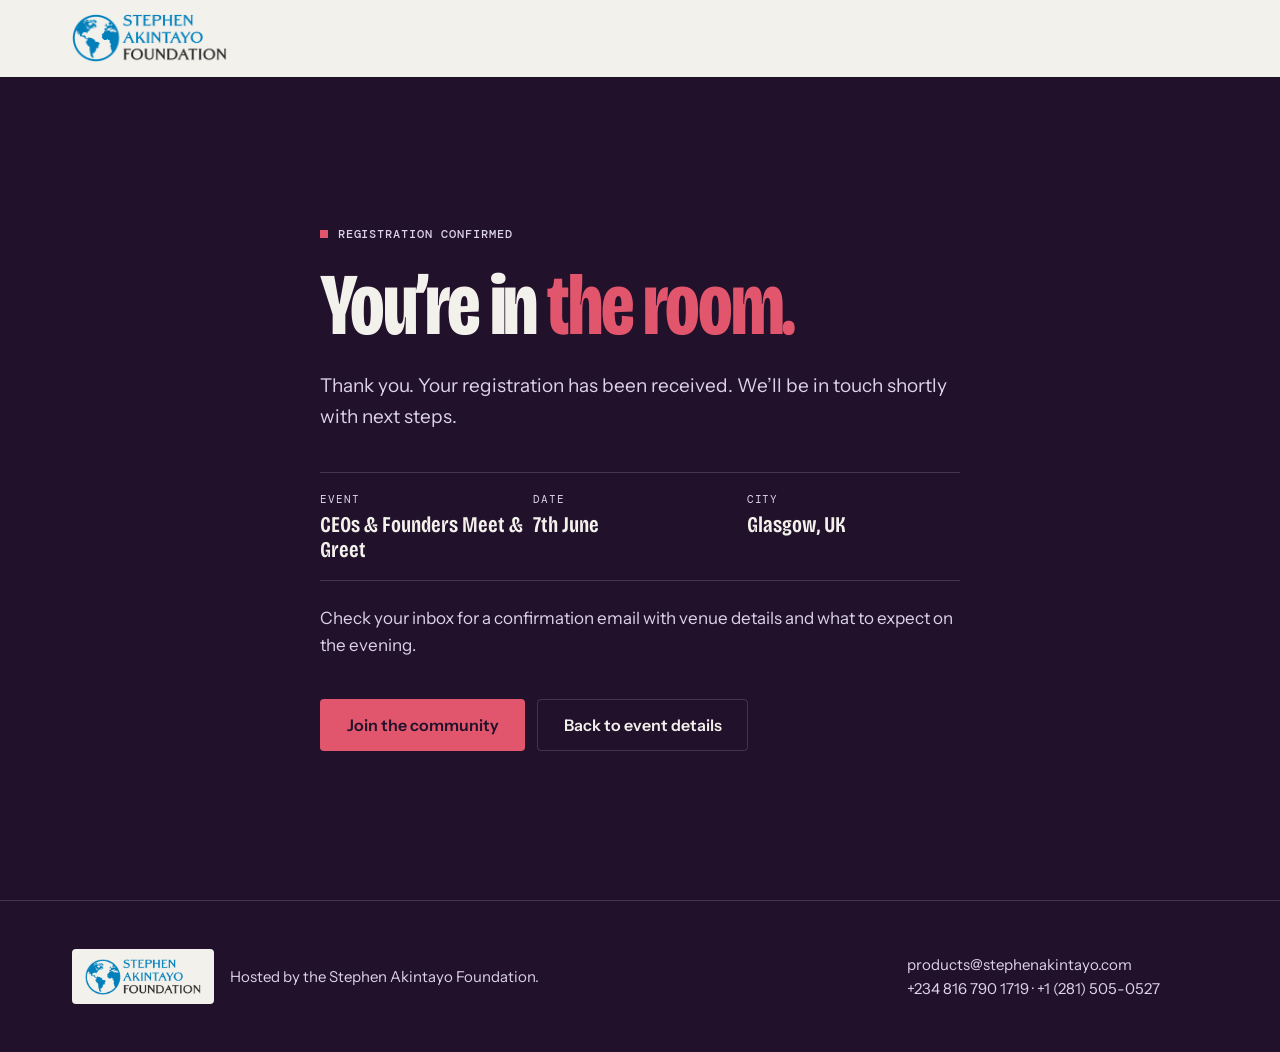
==== commit 077f6a75: "Refactor code structure for improved readability and maintainability" ====
--- a/thank-you/index.html
+++ b/thank-you/index.html
@@ -8,55 +8,65 @@
   <meta name="robots" content="noindex, nofollow">
   <link rel="canonical" href="https://glasgow.stephenakintayofoundation.org/thank-you">
 
-  <link rel="icon" href="data:image/svg+xml,%3Csvg xmlns='http://www.w3.org/2000/svg' viewBox='0 0 32 32'%3E%3Crect fill='%232A1E12' width='32' height='32'/%3E%3Ctext x='16' y='22' font-size='14' fill='%23C8A24C' text-anchor='middle' font-family='serif'%3E◆%3C/text%3E%3C/svg%3E" type="image/svg+xml">
+  <meta name="theme-color" content="#22112A">
+  <link rel="icon" href="../favicon.ico" sizes="any">
+  <link rel="icon" href="../favicon.png" type="image/png">
+  <link rel="apple-touch-icon" href="../apple-touch-icon.png">
 
   <link rel="preconnect" href="https://fonts.googleapis.com">
   <link rel="preconnect" href="https://fonts.gstatic.com" crossorigin>
-  <link href="https://fonts.googleapis.com/css2?family=Cormorant+Garamond:ital,wght@0,400;0,500;0,600;0,700;1,400&family=Source+Serif+4:ital,opsz,wght@0,8..60,400;0,8..60,500;0,8..60,600;1,8..60,400&display=swap" rel="stylesheet">
+  <link href="https://fonts.googleapis.com/css2?family=Bricolage+Grotesque:opsz,wdth,wght@12..96,75..100,400..800&family=DM+Mono:wght@400;500&family=Instrument+Sans:ital,wght@0,400..700;1,400&display=swap" rel="stylesheet">
 
   <link rel="stylesheet" href="../styles.css">
 </head>
 <body class="thank-you-page">
   <a class="skip-link" href="#main">Skip to content</a>
 
-  <header class="site-header is-scrolled" role="banner">
+  <header class="site-header" role="banner">
     <div class="header-inner">
       <a href="https://glasgow.stephenakintayofoundation.org/" class="logo" aria-label="Stephen Akintayo Foundation — home">
-        <span class="logo-mark" aria-hidden="true">◆</span>
-        <span class="logo-text">SA Foundation</span>
+        <img src="../logo-web.png" alt="Stephen Akintayo Foundation" class="logo-img" width="640" height="198">
       </a>
     </div>
   </header>
 
   <main id="main" class="thank-you-main">
-    <section class="thank-you-section" aria-labelledby="thank-you-heading">
-      <div class="thank-you-inner reveal is-visible">
-        <p class="eyebrow">Registration confirmed</p>
-        <h1 id="thank-you-heading" class="section-title section-title--center">You're in the room.</h1>
-        <p class="thank-you-lead">Thank you. Your registration has been received. We'll be in touch shortly with next steps.</p>
-        <div class="thank-you-details">
-          <p class="thank-you-event">Glasgow CEOs &amp; Founders Meet &amp; Greet</p>
-          <p class="thank-you-date">7th June · Glasgow, UK</p>
+    <section class="thank-you-inner" aria-labelledby="thank-you-heading">
+      <p class="eyebrow">Registration confirmed</p>
+      <h1 id="thank-you-heading" class="thank-you-title">You’re in <em>the room.</em></h1>
+      <p class="thank-you-lead">Thank you. Your registration has been received. We’ll be in touch shortly with next steps.</p>
+      <dl class="thank-you-ticket">
+        <div>
+          <dt>Event</dt>
+          <dd>CEOs &amp; Founders Meet &amp; Greet</dd>
         </div>
-        <p class="thank-you-note">Check your inbox for a confirmation email with venue details and what to expect on the evening.</p>
-        <div class="thank-you-actions">
-          <a href="https://chat.whatsapp.com/J5k2oBiQmTjIgvpFtMNJKl?mode=gi_t" class="btn btn--primary" target="_blank" rel="noopener noreferrer">Join the community</a>
-          <a href="/" class="btn btn--header thank-you-back">Back to event details</a>
+        <div>
+          <dt>Date</dt>
+          <dd>7th June</dd>
         </div>
-        <p class="thank-you-contact">
-          <span class="thank-you-contact-label">Questions? Email</span>
-          <a href="mailto:PRODUCTS@STEPHENAKINTAYO.COM" class="thank-you-email">PRODUCTS@STEPHENAKINTAYO.COM</a>
-        </p>
+        <div>
+          <dt>City</dt>
+          <dd>Glasgow, UK</dd>
+        </div>
+      </dl>
+      <p class="thank-you-note">Check your inbox for a confirmation email with venue details and what to expect on the evening.</p>
+      <div class="thank-you-actions">
+        <a href="https://chat.whatsapp.com/J5k2oBiQmTjIgvpFtMNJKl?mode=gi_t" class="btn btn--primary" target="_blank" rel="noopener noreferrer">Join the community</a>
+        <a href="/" class="btn btn--ghost">Back to event details</a>
       </div>
     </section>
   </main>
 
   <footer class="site-footer" role="contentinfo">
-    <div class="footer-inner footer-inner--stacked">
-      <a href="https://chat.whatsapp.com/J5k2oBiQmTjIgvpFtMNJKl?mode=gi_t" class="btn btn--on-dark footer-community-btn" target="_blank" rel="noopener noreferrer">Join the community</a>
-      <p>Hosted by the Stephen Akintayo Foundation.</p>
-      <p>Questions? Email <a href="mailto:PRODUCTS@STEPHENAKINTAYO.COM">PRODUCTS@STEPHENAKINTAYO.COM</a></p>
-      <p>Call <a href="tel:+2348167901719">+234 816 790 1719</a> / <a href="tel:+12815050527">+1 (281) 505-0527</a></p>
+    <div class="footer-inner">
+      <div class="footer-brand">
+        <span class="footer-logo"><img src="../logo-web.png" alt="Stephen Akintayo Foundation" width="640" height="198" loading="lazy"></span>
+        <p>Hosted by the Stephen Akintayo Foundation.</p>
+      </div>
+      <div class="footer-contact">
+        <p><a href="mailto:PRODUCTS@STEPHENAKINTAYO.COM">products@stephenakintayo.com</a></p>
+        <p><a href="tel:+2348167901719">+234 816 790 1719</a> · <a href="tel:+12815050527">+1 (281) 505-0527</a></p>
+      </div>
     </div>
   </footer>
 </body>
--- a/styles.css
+++ b/styles.css
@@ -1,1492 +1,1272 @@
 /* ==========================================================================
    Glasgow CEOs & Founders Meet & Greet
-   Quiet luxury — ivory, espresso, gold
+   "Mackintosh at dusk": aubergine night, lilac mist, chalk, one rose accent.
+   Signature: the square lattice (100 seats, one is yours).
    ========================================================================== */
 
 :root {
-  --gold: #C8A24C;
-  --gold-deep: #9C7A2E;
-  --gold-light: #E8D7A8;
-  --ivory: #F6EFE2;
-  --cream: #FBF7EF;
-  --espresso: #2A1E12;
-  --ink: #1A1207;
-  --muted: #6B5B45;
-  --white: #FFFCF7;
-
-  --font-display: "Cormorant Garamond", "Georgia", serif;
-  --font-body: "Source Serif 4", "Georgia", serif;
-
-  --space-xs: 0.5rem;
-  --space-sm: 1rem;
-  --space-md: 1.5rem;
-  --space-lg: 2.5rem;
-  --space-xl: 4rem;
-  --space-2xl: 6rem;
-  --space-3xl: 8rem;
-
-  --max-width: 72rem;
-  --narrow: 42rem;
-  --header-h: 4.25rem;
-  --gutter: clamp(1rem, 4.5vw, 2rem);
-  --section-pad-y: clamp(2.75rem, 7vw, 6rem);
-  --ease-out: cubic-bezier(0.22, 1, 0.36, 1);
-  --duration: 0.45s;
-}
-
-/* Reset & base */
-*, *::before, *::after {
+  --night: #22112a;
+  --night-2: #2e1a37;
+  --heather: #6b4a7a;
+  --mist: #dcd3e8;
+  --mist-soft: #e9e3f0;
+  --chalk: #f2f1ec;
+  --rose: #e2566d;
+  --rose-deep: #c43d55;
+  --ink: #1b1320;
+  --ink-soft: #5a4d63;
+  --line: rgba(34, 17, 42, 0.14);
+  --line-light: rgba(220, 211, 232, 0.18);
+
+  --font-display: "Bricolage Grotesque", "Arial Narrow", system-ui, sans-serif;
+  --font-body: "Instrument Sans", system-ui, -apple-system, "Segoe UI", sans-serif;
+  --font-mono: "DM Mono", ui-monospace, "SFMono-Regular", Consolas, monospace;
+
+  --max: 76rem;
+  --gutter: clamp(1rem, 4vw, 2.5rem);
+  --section-y: clamp(4rem, 9vw, 8rem);
+  --header-h: 4.75rem;
+  --radius: 4px;
+  --ease: cubic-bezier(0.22, 1, 0.36, 1);
+}
+
+/* --------------------------------------------------------------------------
+   Base
+   -------------------------------------------------------------------------- */
+
+*,
+*::before,
+*::after {
   box-sizing: border-box;
 }
 
 html {
   scroll-behavior: smooth;
   overflow-x: clip;
-}
-
-@media (prefers-reduced-motion: reduce) {
-  html {
-    scroll-behavior: auto;
-  }
+  -webkit-text-size-adjust: 100%;
 }
 
 body {
   margin: 0;
   font-family: var(--font-body);
-  font-size: clamp(1rem, 2.5vw, 1.0625rem);
-  line-height: 1.65;
+  font-size: 1.0625rem;
+  line-height: 1.6;
   color: var(--ink);
-  background: var(--cream);
+  background: var(--chalk);
   -webkit-font-smoothing: antialiased;
   overflow-x: clip;
-}
-
-img,
-video {
+  padding-top: var(--header-h);
+}
+
+img {
+  display: block;
   max-width: 100%;
   height: auto;
-  display: block;
-}
-
-/* Responsive media */
-.hero-image,
-.host-image,
-.venue-image {
-  width: 100%;
-  max-width: 100%;
-  height: auto;
-  object-fit: cover;
-}
-
-.hero-image {
-  aspect-ratio: 4 / 5;
-  border: 1px solid rgba(156, 122, 46, 0.28);
-}
-
-.host-image {
-  aspect-ratio: 3 / 4;
-  border: 1px solid rgba(156, 122, 46, 0.22);
-}
-
-.venue-image {
-  aspect-ratio: 16 / 9;
-  border-radius: 0.75rem;
-}
-
-.venue-figure,
-.host-figure,
-.hero-image-wrap {
+}
+
+figure {
   margin: 0;
-  max-width: 100%;
-  overflow: hidden;
+}
+
+h1,
+h2,
+h3 {
+  margin: 0;
+  font-weight: inherit;
+}
+
+p {
+  margin: 0;
+}
+
+ul,
+ol {
+  margin: 0;
+  padding: 0;
+  list-style: none;
 }
 
 a {
-  color: var(--gold-deep);
+  color: inherit;
   text-decoration-thickness: 1px;
   text-underline-offset: 0.2em;
-  transition: color 0.25s var(--ease-out);
-}
-
-a:hover {
-  color: var(--gold);
-}
-
-a:focus-visible,
-button:focus-visible,
-input:focus-visible,
-select:focus-visible {
-  outline: 2px solid var(--gold);
+}
+
+:focus-visible {
+  outline: 2px solid var(--rose);
   outline-offset: 3px;
+}
+
+::selection {
+  background: var(--rose);
+  color: var(--night);
 }
 
 .skip-link {
   position: absolute;
-  top: -100%;
-  left: var(--space-sm);
-  z-index: 10000;
-  padding: var(--space-xs) var(--space-sm);
-  background: var(--espresso);
-  color: var(--ivory);
+  left: 1rem;
+  top: -4rem;
+  z-index: 200;
+  padding: 0.6rem 1rem;
+  background: var(--rose);
+  color: var(--night);
+  font-weight: 600;
+  text-decoration: none;
 }
 
 .skip-link:focus {
-  top: var(--space-sm);
+  top: 1rem;
 }
 
 .visually-hidden {
   position: absolute;
   width: 1px;
   height: 1px;
-  padding: 0;
-  margin: -1px;
   overflow: hidden;
-  clip: rect(0, 0, 0, 0);
+  clip: rect(0 0 0 0);
   white-space: nowrap;
-  border: 0;
-}
-
-.bracket,
-.bracket-note {
-  font-style: italic;
-  color: var(--muted);
-}
-
-/* Typography scale */
+}
+
+.bracket {
+  font-family: var(--font-mono);
+  font-size: 0.85em;
+  color: var(--heather);
+}
+
+/* --------------------------------------------------------------------------
+   Type
+   -------------------------------------------------------------------------- */
+
 .eyebrow {
-  font-family: var(--font-body);
-  font-size: clamp(0.625rem, 2vw, 0.6875rem);
-  font-weight: 600;
-  letter-spacing: 0.14em;
+  font-family: var(--font-mono);
+  font-size: 0.75rem;
+  font-weight: 500;
+  letter-spacing: 0.08em;
   text-transform: uppercase;
-  color: var(--gold-deep);
-  margin: 0 0 var(--space-md);
-  max-width: 100%;
-  line-height: 1.5;
-  word-break: break-word;
-}
-
-.eyebrow--light {
-  color: var(--gold-light);
+  color: var(--heather);
+  display: flex;
+  align-items: center;
+  gap: 0.6rem;
+  margin-bottom: 1.25rem;
+}
+
+/* small Mackintosh square before every eyebrow */
+.eyebrow::before {
+  content: "";
+  width: 0.5rem;
+  height: 0.5rem;
+  background: var(--rose);
+  flex: none;
 }
 
 .section-title {
   font-family: var(--font-display);
-  font-size: clamp(2rem, 5vw, 3.25rem);
-  font-weight: 600;
-  line-height: 1.12;
+  font-stretch: 75%;
+  font-weight: 700;
+  font-size: clamp(2.25rem, 4.6vw, 3.75rem);
+  line-height: 1;
   letter-spacing: -0.02em;
-  margin: 0 0 var(--space-md);
-  color: var(--ink);
-  overflow-wrap: break-word;
+  max-width: 18ch;
   text-wrap: balance;
 }
 
-.section-title--light {
-  color: var(--ivory);
-}
-
-.section-title--center {
-  text-align: center;
+.section-title--wide {
+  max-width: 24ch;
+}
+
+.section-title em,
+.hero-title em,
+.final-title em {
+  font-style: normal;
+  color: var(--rose);
 }
 
 .section-intro {
-  font-size: 1.125rem;
-  color: var(--muted);
-  max-width: 38rem;
-  margin-bottom: var(--space-lg);
-}
-
-.section-intro--light {
-  color: rgba(246, 239, 226, 0.75);
-}
-
-.lead {
-  font-size: clamp(1.25rem, 2.5vw, 1.5rem);
+  margin-top: 1.5rem;
+  font-size: 1.1875rem;
   line-height: 1.55;
-  color: var(--ink);
-  margin: 0;
-}
-
-.pull-quote {
-  font-family: var(--font-display);
-  font-size: clamp(1.5rem, 3vw, 2rem);
-  font-style: italic;
-  line-height: 1.35;
-  margin: var(--space-xl) 0 0;
-  padding-top: var(--space-lg);
-  border-top: 1px solid var(--gold);
-  max-width: 100%;
-}
-
-.pull-quote--light {
-  color: var(--gold-light);
-  border-top-color: rgba(200, 162, 76, 0.4);
-}
-
-/* Grain overlay on light sections */
-.section--grain::before,
-.section--cream::before,
-.section--ivory::before {
-  content: "";
-  position: absolute;
-  inset: 0;
-  pointer-events: none;
-  opacity: 0.04;
-  background-image: url("data:image/svg+xml,%3Csvg viewBox='0 0 256 256' xmlns='http://www.w3.org/2000/svg'%3E%3Cfilter id='n'%3E%3CfeTurbulence type='fractalNoise' baseFrequency='0.85' numOctaves='4' stitchTiles='stitch'/%3E%3C/filter%3E%3Crect width='100%25' height='100%25' filter='url(%23n)'/%3E%3C/svg%3E");
-  z-index: 0;
-}
-
-.section--cream,
-.section--ivory,
-.section--grain {
-  position: relative;
-}
-
-.section--cream > *,
-.section--ivory > *,
-.section--grain > * {
-  position: relative;
-  z-index: 1;
-}
-
-/* Ornament */
-.ornament-row {
-  display: flex;
-  justify-content: center;
-  padding: var(--space-md) 0;
-  background: var(--cream);
-}
-
-.ornament {
-  color: var(--gold);
-  font-size: 0.5rem;
-  letter-spacing: 0.5em;
-}
-
-/* Buttons */
+  max-width: 34rem;
+  color: var(--ink-soft);
+}
+
+.prose {
+  max-width: 36rem;
+  color: var(--ink-soft);
+}
+
+.prose p + p {
+  margin-top: 1.1rem;
+}
+
+.prose .btn {
+  margin-top: 2rem;
+}
+
+/* --------------------------------------------------------------------------
+   Buttons
+   -------------------------------------------------------------------------- */
+
 .btn {
   display: inline-flex;
   align-items: center;
   justify-content: center;
+  gap: 0.5rem;
+  min-height: 3.25rem;
+  padding: 0.85rem 1.6rem;
+  border: 1px solid transparent;
+  border-radius: var(--radius);
   font-family: var(--font-body);
-  font-size: 0.75rem;
+  font-size: 1rem;
   font-weight: 600;
-  letter-spacing: 0.14em;
-  text-transform: uppercase;
+  line-height: 1.2;
   text-decoration: none;
-  border: none;
   cursor: pointer;
-  padding: 1rem 1.75rem;
-  transition: background 0.3s var(--ease-out), color 0.3s var(--ease-out), transform 0.3s var(--ease-out);
-}
-
-a.btn {
-  text-decoration: none;
-}
-
-a.btn--primary {
-  color: var(--ivory);
-}
-
-a.btn--on-dark {
-  color: var(--ink);
-}
-
-a.btn--header {
-  color: var(--ink);
-}
-
-a.btn--header.is-visible {
-  color: var(--ivory);
+  transition:
+    background-color 0.2s ease,
+    color 0.2s ease,
+    border-color 0.2s ease,
+    transform 0.2s var(--ease);
+}
+
+.btn:active {
+  transform: translateY(1px);
 }
 
 .btn--primary {
-  background: var(--espresso);
-  color: var(--ivory);
+  background: var(--rose);
+  color: var(--night);
 }
 
 .btn--primary:hover {
-  background: var(--ink);
-  color: var(--gold-light);
-  transform: translateY(-1px);
-}
-
-.btn--on-dark {
-  background: var(--gold);
-  color: var(--ink);
-}
-
-.btn--on-dark:hover {
-  background: var(--gold-light);
-}
-
-.btn--header {
-  padding: 0.6rem 1.25rem;
-  font-size: 0.6875rem;
-  background: transparent;
-  color: var(--ink);
-  border: 1px solid var(--gold);
-}
-
-.btn--header.is-visible {
-  background: var(--espresso);
-  color: var(--ivory);
-  border-color: var(--espresso);
-}
-
-.btn--header.is-visible:hover {
-  background: var(--ink);
+  background: #ec6e83;
+}
+
+.btn--dark {
+  background: var(--night);
+  color: var(--chalk);
+}
+
+.btn--dark:hover {
+  background: var(--night-2);
+}
+
+.btn--ghost {
+  border-color: var(--line-light);
+  color: var(--chalk);
+}
+
+.btn--ghost:hover {
+  border-color: var(--mist);
+}
+
+.btn--small {
+  min-height: 2.5rem;
+  padding: 0.5rem 1rem;
+  font-size: 0.9375rem;
+  background: var(--rose);
+  color: var(--night);
+}
+
+.btn--small:hover {
+  background: #ec6e83;
+}
+
+.btn--large {
+  min-height: 3.75rem;
+  padding: 1rem 2rem;
+  font-size: 1.0625rem;
 }
 
 .btn--full {
   width: 100%;
 }
 
-.btn--large {
-  padding: 1.15rem 2.25rem;
-  font-size: 0.8125rem;
-}
-
-.btn--primary {
-  max-width: 100%;
-}
-
-/* Header */
+.btn:disabled,
+.btn.is-loading {
+  opacity: 0.7;
+  cursor: progress;
+}
+
+/* --------------------------------------------------------------------------
+   Header
+   -------------------------------------------------------------------------- */
+
 .site-header {
   position: fixed;
-  top: 0;
-  left: 0;
-  right: 0;
-  z-index: 1000;
+  inset: 0 0 auto;
+  z-index: 100;
+  background: var(--chalk);
+  color: var(--ink);
+  border-bottom: 1px solid transparent;
+  transition: border-color 0.3s ease;
+}
+
+.site-header.is-scrolled {
+  border-bottom-color: var(--line);
+}
+
+.header-inner {
+  max-width: var(--max);
   height: var(--header-h);
-  background: transparent;
-  transition: background 0.4s var(--ease-out), box-shadow 0.4s var(--ease-out);
-}
-
-.site-header.is-scrolled {
-  background: rgba(251, 247, 239, 0.92);
-  backdrop-filter: blur(12px);
-  box-shadow: 0 1px 0 rgba(42, 30, 18, 0.06);
-}
-
-.header-inner {
+  margin: 0 auto;
+  padding: 0 var(--gutter);
   display: flex;
   align-items: center;
-  justify-content: space-between;
-  gap: 0.5rem;
-  max-width: var(--max-width);
+  gap: 2rem;
+}
+
+.logo {
+  display: inline-flex;
+  align-items: center;
+  gap: 0.7rem;
+  text-decoration: none;
+  margin-right: auto;
+}
+
+.logo-img {
+  height: 3rem;
+  width: auto;
+}
+
+.footer-logo {
+  display: inline-flex;
+  padding: 0.6rem 0.8rem;
+  background: var(--chalk);
+  border-radius: var(--radius);
+}
+
+.footer-logo img {
+  height: 2.25rem;
+  width: auto;
+}
+
+.nav-desktop {
+  display: none;
+}
+
+.nav-desktop ul {
+  display: flex;
+  gap: 2rem;
+}
+
+.nav-desktop a {
+  font-size: 0.9375rem;
+  font-weight: 500;
+  text-decoration: none;
+  color: var(--ink-soft);
+  transition: color 0.2s ease;
+}
+
+.nav-desktop a:hover {
+  color: var(--ink);
+}
+
+.btn--cta-header[hidden] {
+  display: none;
+}
+
+.nav-toggle {
+  width: 2.75rem;
+  height: 2.75rem;
+  display: inline-flex;
+  flex-direction: column;
+  align-items: center;
+  justify-content: center;
+  gap: 6px;
+  padding: 0;
+  background: none;
+  border: 0;
+  cursor: pointer;
+  color: var(--ink);
+}
+
+.nav-toggle-bar {
+  width: 22px;
+  height: 2px;
+  background: currentColor;
+  transition: transform 0.3s var(--ease);
+}
+
+.nav-toggle[aria-expanded="true"] .nav-toggle-bar:nth-child(1) {
+  transform: translateY(4px) rotate(45deg);
+}
+
+.nav-toggle[aria-expanded="true"] .nav-toggle-bar:nth-child(2) {
+  transform: translateY(-4px) rotate(-45deg);
+}
+
+.nav-mobile {
+  position: fixed;
+  inset: var(--header-h) 0 0;
+  background: var(--night);
+  color: var(--chalk);
+  padding: 2rem var(--gutter);
+  display: flex;
+  flex-direction: column;
+  gap: 2rem;
+  overflow-y: auto;
+}
+
+.nav-mobile[hidden] {
+  display: none;
+}
+
+.nav-mobile a:not(.btn) {
+  display: block;
+  padding: 0.9rem 0;
+  border-bottom: 1px solid var(--line-light);
+  font-family: var(--font-display);
+  font-stretch: 75%;
+  font-weight: 600;
+  font-size: 2rem;
+  text-decoration: none;
+}
+
+/* --------------------------------------------------------------------------
+   Hero
+   -------------------------------------------------------------------------- */
+
+.hero {
+  background: var(--night);
+  color: var(--chalk);
+  padding-top: clamp(2.5rem, 6vw, 5rem);
+}
+
+.hero-inner {
+  max-width: var(--max);
   margin: 0 auto;
   padding: 0 var(--gutter);
-  height: 100%;
-  min-width: 0;
-}
-
-.header-inner .logo {
-  min-width: 0;
-  flex-shrink: 1;
-}
-
-.header-inner .nav-toggle,
-.header-inner .btn--cta-header {
-  flex-shrink: 0;
-}
-
-.logo {
+  display: grid;
+  gap: 3rem;
+  align-items: end;
+}
+
+.hero-kicker {
+  font-family: var(--font-mono);
+  font-size: 0.75rem;
+  letter-spacing: 0.08em;
+  text-transform: uppercase;
+  color: var(--mist);
+  margin-bottom: 1.75rem;
+}
+
+.hero-title {
+  font-family: var(--font-display);
+  font-stretch: 75%;
+  font-weight: 700;
+  font-size: clamp(2.9rem, 7.2vw, 6.25rem);
+  line-height: 0.95;
+  letter-spacing: -0.012em;
+  text-wrap: balance;
+}
+
+.hero-sub {
+  margin-top: 2rem;
+  max-width: 34rem;
+  font-size: 1.125rem;
+  line-height: 1.6;
+  color: var(--mist);
+}
+
+.hero-actions {
+  margin-top: 2.5rem;
   display: flex;
+  flex-wrap: wrap;
   align-items: center;
-  gap: 0.5rem;
-  text-decoration: none;
-  color: var(--ink);
-}
-
-.logo-mark {
-  color: var(--gold);
-  font-size: 0.625rem;
-}
-
-.logo-text {
+  gap: 1rem 1.5rem;
+}
+
+.hero-free {
+  font-family: var(--font-mono);
+  font-size: 0.8125rem;
+  color: var(--mist);
+}
+
+.hero-portrait {
+  position: relative;
+  max-width: 26rem;
+  justify-self: start;
+}
+
+.hero-portrait img {
+  width: 100%;
+  aspect-ratio: 4 / 5;
+  object-fit: cover;
+  object-position: top center;
+  border-radius: var(--radius);
+  background: var(--night-2);
+  filter: saturate(0.92);
+}
+
+/* lattice detail stepping off the portrait corner */
+.hero-portrait::before {
+  content: "";
+  position: absolute;
+  top: -1.25rem;
+  right: -1.25rem;
+  width: 4.25rem;
+  height: 4.25rem;
+  background-image:
+    linear-gradient(var(--rose), var(--rose)),
+    linear-gradient(var(--mist), var(--mist)),
+    linear-gradient(var(--mist), var(--mist)),
+    linear-gradient(var(--mist), var(--mist)),
+    linear-gradient(var(--mist), var(--mist)),
+    linear-gradient(var(--mist), var(--mist));
+  background-size: 1.25rem 1.25rem;
+  background-repeat: no-repeat;
+  background-position:
+    100% 0,
+    50% 0,
+    100% 50%,
+    0 0,
+    100% 100%,
+    50% 50%;
+  opacity: 0.95;
+  z-index: 1;
+}
+
+.hero-portrait figcaption {
+  margin-top: 1rem;
+  display: flex;
+  flex-direction: column;
+  gap: 0.15rem;
+}
+
+.hero-portrait-name {
+  font-weight: 600;
+}
+
+.hero-portrait-role {
+  font-family: var(--font-mono);
+  font-size: 0.75rem;
+  color: var(--mist);
+}
+
+/* Ticket strip */
+.ticket {
+  max-width: var(--max);
+  margin: clamp(3rem, 6vw, 5rem) auto 0;
+  padding: 0 var(--gutter);
+  display: grid;
+  gap: 0;
+}
+
+.ticket-facts,
+.ticket-count {
+  border-top: 1px solid var(--line-light);
+  padding: 1.25rem 0;
+}
+
+.ticket-facts {
+  display: grid;
+  grid-template-columns: repeat(3, 1fr);
+  gap: 1rem;
+  margin: 0;
+}
+
+.ticket-facts dt,
+.ticket-count-label {
+  font-family: var(--font-mono);
+  font-size: 0.6875rem;
+  letter-spacing: 0.08em;
+  text-transform: uppercase;
+  color: var(--mist);
+  opacity: 0.8;
+}
+
+.ticket-facts dd {
+  margin: 0.3rem 0 0;
   font-family: var(--font-display);
+  font-stretch: 75%;
+  font-weight: 600;
+  font-size: clamp(1.15rem, 2.4vw, 1.5rem);
+  line-height: 1.1;
+}
+
+.ticket-count {
+  display: flex;
+  align-items: baseline;
+  justify-content: space-between;
+  gap: 1rem;
+}
+
+.countdown-grid {
+  display: flex;
+  gap: 1rem;
+  font-family: var(--font-mono);
+}
+
+.countdown-num {
+  font-size: clamp(1.15rem, 2.4vw, 1.5rem);
+  font-weight: 500;
+  font-variant-numeric: tabular-nums;
+  color: var(--chalk);
+}
+
+.countdown-cap {
+  font-size: 0.8125rem;
+  color: var(--rose);
+  margin-left: 0.1rem;
+}
+
+/* Hero load sequence */
+.hero-reveal {
+  opacity: 0;
+  transform: translateY(14px);
+}
+
+.hero.is-loaded .hero-reveal {
+  animation: rise 0.9s var(--ease) forwards;
+}
+
+.hero.is-loaded .hero-kicker { animation-delay: 0.05s; }
+.hero.is-loaded .hero-title { animation-delay: 0.15s; }
+.hero.is-loaded .hero-sub { animation-delay: 0.3s; }
+.hero.is-loaded .hero-actions { animation-delay: 0.4s; }
+.hero.is-loaded .hero-portrait { animation-delay: 0.25s; }
+
+@keyframes rise {
+  to {
+    opacity: 1;
+    transform: none;
+  }
+}
+
+/* --------------------------------------------------------------------------
+   Sections
+   -------------------------------------------------------------------------- */
+
+.section {
+  padding: var(--section-y) 0;
+}
+
+.section-inner {
+  max-width: var(--max);
+  margin: 0 auto;
+  padding: 0 var(--gutter);
+}
+
+.section-inner + .section-inner {
+  margin-top: clamp(3rem, 6vw, 5rem);
+}
+
+.section--chalk {
+  background: var(--chalk);
+}
+
+.section--mist {
+  background: var(--mist-soft);
+}
+
+.section--heather {
+  background: var(--heather);
+  color: var(--chalk);
+}
+
+.section--night {
+  background: var(--night);
+  color: var(--chalk);
+}
+
+.section--rose {
+  background: var(--rose);
+  color: var(--night);
+}
+
+/* light-on-dark adjustments */
+.section--night .eyebrow,
+.section--heather .eyebrow {
+  color: var(--mist);
+}
+
+.section--night .section-intro,
+.section--night .prose,
+.section--heather .section-intro,
+.section--heather .prose {
+  color: var(--mist);
+}
+
+.section--heather .prose {
+  color: var(--chalk);
+}
+
+.section--heather .eyebrow::before {
+  background: var(--chalk);
+}
+
+.split {
+  display: grid;
+  gap: 2.5rem;
+}
+
+.reveal {
+  opacity: 0;
+  transform: translateY(20px);
+  transition:
+    opacity 0.8s var(--ease),
+    transform 0.8s var(--ease);
+}
+
+.reveal.is-visible {
+  opacity: 1;
+  transform: none;
+}
+
+/* Hook */
+.hook .section-inner {
+  max-width: 64rem;
+}
+
+.hook-text {
+  font-family: var(--font-display);
+  font-stretch: 75%;
+  font-weight: 500;
+  font-size: clamp(1.9rem, 4.2vw, 3.4rem);
+  line-height: 1.08;
+  letter-spacing: -0.015em;
+  text-wrap: pretty;
+}
+
+.hook-turn {
+  font-weight: 700;
+  color: var(--rose-deep);
+}
+
+.hook-body {
+  margin-top: 2rem;
+  max-width: 40rem;
+  margin-left: auto;
+  color: var(--ink-soft);
   font-size: 1.125rem;
-  font-weight: 600;
-  letter-spacing: 0.02em;
-}
-
-.nav-desktop ul {
-  display: none;
-  list-style: none;
-  margin: 0;
-  padding: 0;
-  gap: var(--space-lg);
-}
-
-.nav-desktop a {
-  font-size: 0.8125rem;
-  color: var(--muted);
-  text-decoration: none;
+}
+
+/* Problem statements */
+.statement-list {
+  border-top: 1px solid var(--line-light);
+}
+
+.statement-list li {
+  padding: 1.35rem 0 1.35rem 2rem;
+  border-bottom: 1px solid var(--line-light);
   position: relative;
-}
-
-.nav-desktop a::after {
+  font-size: 1.1875rem;
+  line-height: 1.5;
+}
+
+.statement-list li::before {
   content: "";
   position: absolute;
   left: 0;
-  bottom: -2px;
-  width: 0;
-  height: 1px;
-  background: var(--gold);
-  transition: width 0.35s var(--ease-out);
-}
-
-.nav-desktop a:hover {
-  color: var(--ink);
-}
-
-.nav-desktop a:hover::after {
-  width: 100%;
-}
-
-.btn--cta-header[hidden] {
-  display: none !important;
-}
-
-.btn--cta-header:not([hidden]) {
-  display: inline-flex;
-}
-
-.nav-toggle {
-  display: flex;
-  flex-direction: column;
-  justify-content: center;
-  gap: 5px;
-  width: 2.5rem;
-  height: 2.5rem;
-  padding: 0;
-  background: none;
-  border: none;
-  cursor: pointer;
-}
-
-.nav-toggle-bar {
-  display: block;
-  width: 22px;
-  height: 1.5px;
-  background: var(--ink);
-  transition: transform 0.3s var(--ease-out), opacity 0.3s;
-}
-
-.nav-toggle[aria-expanded="true"] .nav-toggle-bar:nth-child(1) {
-  transform: translateY(6.5px) rotate(45deg);
-}
-
-.nav-toggle[aria-expanded="true"] .nav-toggle-bar:nth-child(2) {
-  opacity: 0;
-}
-
-.nav-toggle[aria-expanded="true"] .nav-toggle-bar:nth-child(3) {
-  transform: translateY(-6.5px) rotate(-45deg);
-}
-
-.nav-mobile {
-  position: fixed;
-  top: var(--header-h);
-  left: 0;
-  right: 0;
-  bottom: 0;
-  background: var(--cream);
-  padding: var(--space-lg);
-  overflow-y: auto;
-}
-
-.nav-mobile ul {
-  list-style: none;
+  top: 1.95rem;
+  width: 0.55rem;
+  height: 0.55rem;
+  border: 1px solid var(--rose);
+}
+
+.pull-quote {
   margin: 0;
-  padding: 0;
-}
-
-.nav-mobile li {
-  border-bottom: 1px solid rgba(107, 91, 69, 0.15);
-}
-
-.nav-mobile a {
-  display: block;
-  padding: var(--space-md) 0;
-  font-size: 1.125rem;
-  color: var(--ink);
-  text-decoration: none;
-}
-
-.nav-mobile .btn {
-  margin-top: var(--space-lg);
-}
-
-/* Hero */
-.hero {
-  position: relative;
-  min-height: auto;
-  padding: calc(var(--header-h) + 1.25rem) var(--gutter) var(--section-pad-y);
-  background: var(--ivory);
-  overflow: hidden;
-}
-
-.hero-glow {
-  position: absolute;
-  top: -20%;
-  right: -10%;
-  width: min(90vw, 700px);
-  height: min(90vw, 700px);
-  background: radial-gradient(circle, rgba(232, 215, 168, 0.45) 0%, transparent 65%);
-  pointer-events: none;
-}
-
-.hero-inner {
-  display: grid;
-  gap: clamp(1.5rem, 5vw, 3rem);
-  max-width: var(--max-width);
-  margin: 0 auto;
-  align-items: end;
-  width: 100%;
-}
-
-.hero-copy {
-  max-width: 38rem;
-  width: 100%;
-  min-width: 0;
-}
-
-.hero-title {
+  padding-left: clamp(1.25rem, 3vw, 2rem);
+  border-left: 3px solid var(--rose);
   font-family: var(--font-display);
-  font-size: clamp(1.875rem, 7.5vw, 4.25rem);
+  font-stretch: 75%;
   font-weight: 600;
-  line-height: 1.08;
-  letter-spacing: -0.03em;
-  margin: 0 0 var(--space-md);
-  color: var(--ink);
+  font-size: clamp(1.6rem, 3.4vw, 2.6rem);
+  line-height: 1.1;
+  max-width: 30ch;
   text-wrap: balance;
 }
 
-.hero-sub {
-  font-size: 1.0625rem;
-  color: var(--muted);
-  margin: 0 0 var(--space-md);
-  max-width: 34rem;
-}
-
-.hero-detail {
-  font-size: 0.8125rem;
+/* Audience fit */
+.fit-grid {
+  margin-top: 3rem;
+  display: grid;
+  gap: 1.25rem;
+}
+
+.fit-card {
+  border-radius: var(--radius);
+  padding: clamp(1.5rem, 3.5vw, 2.5rem);
+}
+
+.fit-card--yes {
+  background: var(--chalk);
+}
+
+.fit-card--no {
+  background: transparent;
+  border: 1px solid var(--line);
+}
+
+.fit-label {
+  font-family: var(--font-mono);
+  font-size: 0.75rem;
   letter-spacing: 0.08em;
   text-transform: uppercase;
-  color: var(--gold-deep);
-  margin: 0 0 var(--space-lg);
-}
-
-.hero-actions {
-  margin-bottom: var(--space-md);
-}
-
-.hero-actions .btn {
-  width: 100%;
-}
-
-.hero-trust {
-  font-size: 0.8125rem;
-  color: var(--muted);
-  margin: 0;
-  max-width: 28rem;
-}
-
-.hero-visual {
+  margin-bottom: 1.25rem;
+  color: var(--heather);
+}
+
+.fit-list li {
   position: relative;
-  display: flex;
-  justify-content: center;
-  align-items: flex-end;
-  width: 100%;
-  max-width: 22rem;
-  margin: 0 auto;
-  padding-top: 0.5rem;
-}
-
-.date-stamp {
-  position: absolute;
-  top: 0;
-  left: 0;
-  z-index: 2;
-  width: clamp(5.5rem, 18vw, 7rem);
-  height: clamp(5.5rem, 18vw, 7rem);
-  display: flex;
-  flex-direction: column;
-  align-items: center;
-  justify-content: center;
-  border: 2px solid var(--gold);
-  border-radius: 50%;
-  background: var(--cream);
-  transform: translate(0, -8%);
-}
-
-.date-stamp-day {
-  font-family: var(--font-display);
-  font-size: clamp(1.75rem, 6vw, 2.25rem);
-  font-weight: 700;
-  line-height: 1;
-  color: var(--ink);
-}
-
-.date-stamp-month {
-  font-size: 0.6875rem;
-  font-weight: 600;
-  letter-spacing: 0.25em;
-  color: var(--gold-deep);
-}
-
-.hero-image-wrap {
-  margin: 0;
-  width: 100%;
-}
-
-/* Image placeholders */
-.image-placeholder {
-  display: flex;
-  align-items: center;
-  justify-content: center;
-  background: linear-gradient(145deg, var(--gold-light) 0%, rgba(200, 162, 76, 0.15) 100%);
-  border: 1px solid rgba(156, 122, 46, 0.25);
-  aspect-ratio: 4 / 5;
-  color: var(--muted);
-  font-size: 0.75rem;
-  letter-spacing: 0.1em;
-  text-transform: uppercase;
-}
-
-.image-placeholder--tall {
-  aspect-ratio: 3 / 4;
-  min-height: 20rem;
-}
-
-.image-placeholder--wide {
-  aspect-ratio: 16 / 7;
-  margin-top: var(--space-lg);
-}
-
-.image-placeholder--round {
-  width: 4rem;
-  height: 4rem;
-  border-radius: 50%;
-  aspect-ratio: 1;
-}
-
-/* Hero reveal animation */
-.hero-reveal {
-  opacity: 0;
-  transform: translateY(1.25rem);
-}
-
-.hero.is-loaded .hero-reveal {
-  animation: fadeUp 0.9s var(--ease-out) forwards;
-}
-
-.hero.is-loaded .hero-reveal:nth-child(1) { animation-delay: 0.1s; }
-.hero.is-loaded .hero-reveal:nth-child(2) { animation-delay: 0.2s; }
-.hero.is-loaded .hero-reveal:nth-child(3) { animation-delay: 0.35s; }
-.hero.is-loaded .hero-reveal:nth-child(4) { animation-delay: 0.45s; }
-.hero.is-loaded .hero-reveal:nth-child(5) { animation-delay: 0.55s; }
-.hero.is-loaded .hero-reveal:nth-child(6) { animation-delay: 0.65s; }
-.hero.is-loaded .hero-reveal:nth-child(7) { animation-delay: 0.75s; }
-
-@keyframes fadeUp {
-  to {
-    opacity: 1;
-    transform: translateY(0);
-  }
-}
-
-@media (prefers-reduced-motion: reduce) {
-  .hero-reveal {
-    opacity: 1;
-    transform: none;
-  }
-  .hero.is-loaded .hero-reveal {
-    animation: none;
-  }
-  .reveal {
-    opacity: 1;
-    transform: none;
-  }
-}
-
-/* Countdown */
-.countdown-bar {
-  background: var(--espresso);
-  padding: var(--space-lg) var(--gutter);
-  border-top: 1px solid rgba(200, 162, 76, 0.2);
-  border-bottom: 1px solid rgba(200, 162, 76, 0.2);
-}
-
-.countdown-inner {
-  max-width: var(--max-width);
-  margin: 0 auto;
-  display: flex;
-  flex-wrap: wrap;
-  align-items: center;
-  justify-content: center;
-  gap: var(--space-md);
-  text-align: center;
-}
-
-.countdown-label {
-  font-family: var(--font-display);
-  font-size: 1.25rem;
-  color: var(--gold-light);
-  margin: 0;
-  font-style: italic;
-}
-
-.countdown-grid {
-  display: grid;
-  grid-template-columns: repeat(4, minmax(0, 1fr));
-  gap: clamp(0.5rem, 3vw, 1.5rem);
-  width: min(100%, 22rem);
-}
-
-.countdown-unit {
-  text-align: center;
-  min-width: 0;
-}
-
-.countdown-num {
-  display: block;
-  font-family: var(--font-display);
-  font-size: clamp(1.5rem, 5vw, 2rem);
-  font-weight: 600;
-  color: var(--ivory);
-  line-height: 1;
-}
-
-.countdown-cap {
-  font-size: 0.625rem;
-  letter-spacing: 0.15em;
-  text-transform: uppercase;
-  color: var(--muted);
-  margin-top: 0.25rem;
-  display: block;
-}
-
-/* Sections */
-.section {
-  padding: var(--section-pad-y) var(--gutter);
-}
-
-.section-inner,
-.countdown-inner,
-.footer-inner,
-.hero-inner,
-.header-inner {
-  padding-left: 0;
-  padding-right: 0;
-}
-
-.section--cream {
-  background: var(--cream);
-}
-
-.section--ivory {
-  background: var(--ivory);
-}
-
-.section--espresso {
-  background: var(--espresso);
-  color: var(--ivory);
-}
-
-.section-inner {
-  width: 100%;
-  max-width: var(--max-width);
-  margin: 0 auto;
-}
-
-.section-inner--narrow {
-  max-width: var(--narrow);
-}
-
-.section-inner--split {
-  display: grid;
-  gap: var(--space-xl);
-}
-
-.section-inner--asymmetric {
-  display: grid;
-  gap: var(--space-md);
-}
-
-/* Scroll reveal */
-.reveal {
-  opacity: 0;
-  transform: translateY(1.5rem);
-  transition: opacity 0.8s var(--ease-out), transform 0.8s var(--ease-out);
-}
-
-.reveal.is-visible {
-  opacity: 1;
-  transform: translateY(0);
-}
-
-/* Problem list */
-.problem-list {
-  list-style: none;
-  margin: 0;
-  padding: 0;
-  border-left: 1px solid rgba(200, 162, 76, 0.35);
-}
-
-.problem-list li {
-  padding: var(--space-md) 0 var(--space-md) var(--space-lg);
-  color: rgba(246, 239, 226, 0.9);
-  position: relative;
-}
-
-.problem-list li::before {
-  content: "◆";
-  position: absolute;
-  left: 0;
-  top: var(--space-md);
-  font-size: 0.35rem;
-  color: var(--gold);
-}
-
-/* Split layout */
-.split-aside--offset {
-  display: flex;
-  align-items: flex-end;
-  justify-content: flex-end;
-}
-
-.accent-block {
-  padding: var(--space-lg);
-  border: 1px solid var(--gold);
-  text-align: center;
-  transform: translateY(2rem);
-}
-
-.accent-block-num {
-  display: block;
-  font-family: var(--font-display);
-  font-size: 4rem;
-  font-weight: 600;
-  line-height: 1;
-  color: var(--gold-deep);
-}
-
-.accent-block-label {
-  font-size: 0.75rem;
-  letter-spacing: 0.15em;
-  text-transform: uppercase;
-  color: var(--muted);
-}
-
-/* Two column audience */
-.two-col {
-  display: grid;
-  gap: var(--space-xl);
-}
-
-.check-list {
-  list-style: none;
-  margin: 0;
-  padding: 0;
-}
-
-.check-list li {
-  padding: var(--space-sm) 0 var(--space-sm) 1.75rem;
-  position: relative;
-  border-bottom: 1px solid rgba(107, 91, 69, 0.12);
-}
-
-.check-list li::before {
-  content: "";
-  position: absolute;
-  left: 0;
-  top: 1.35rem;
-  width: 8px;
-  height: 1px;
-  background: var(--gold);
-}
-
-.not-for {
-  background: var(--ivory);
-  padding: var(--space-lg);
-  border-left: 3px solid var(--muted);
-}
-
-.not-for-title {
-  font-family: var(--font-display);
-  font-size: 1.25rem;
-  margin: 0 0 var(--space-md);
-}
-
-.not-for-list {
-  margin: 0;
-  padding-left: 1.25rem;
-  color: var(--muted);
-}
-
-/* Outcomes */
-.outcome-list {
-  list-style: none;
-  margin: 0 0 var(--space-xl);
-  padding: 0;
-  display: grid;
-  gap: var(--space-md);
-}
-
-.outcome-list li {
-  padding-left: var(--space-lg);
-  position: relative;
-  color: rgba(246, 239, 226, 0.92);
-}
-
-.outcome-list li::before {
-  content: "";
-  position: absolute;
-  left: 0;
-  top: 0.65em;
-  width: 6px;
-  height: 6px;
-  border: 1px solid var(--gold);
-  transform: rotate(45deg);
-}
-
-/* Host overlap layout */
-.host-layout {
-  display: grid;
-  gap: var(--space-xl);
-}
-
-.host-figure {
-  margin: 0;
-  transform: translateY(var(--space-lg));
-}
-
-.host-copy-col {
-  margin-top: calc(-1 * var(--space-xl));
-}
-
-.host-prose p {
-  margin: 0;
-  color: var(--muted);
-}
-
-/* Timeline */
-.timeline {
-  list-style: none;
-  margin: var(--space-lg) 0;
-  padding: 0;
-  counter-reset: step;
-}
-
-.timeline li {
-  display: grid;
-  grid-template-columns: auto 1fr;
-  gap: var(--space-sm) var(--space-md);
-  padding: var(--space-md) 0;
-  border-bottom: 1px solid rgba(200, 162, 76, 0.15);
-  color: rgba(246, 239, 226, 0.9);
-}
-
-.timeline-time {
-  font-family: var(--font-display);
-  font-size: 1rem;
-  color: var(--gold-light);
-  white-space: nowrap;
-}
-
-.venue-line {
-  font-size: 0.9375rem;
-  color: rgba(246, 239, 226, 0.7);
-  margin-top: var(--space-lg);
-}
-
-/* Social proof */
-.proof-stats {
-  display: grid;
-  grid-template-columns: repeat(2, minmax(0, 1fr));
-  gap: 1px;
-  margin: var(--space-xl) 0;
-  padding: 0;
-  list-style: none;
-  background: rgba(156, 122, 46, 0.25);
-  border: 1px solid rgba(156, 122, 46, 0.25);
-}
-
-.proof-stat {
-  display: flex;
-  flex-direction: column;
-  align-items: center;
-  justify-content: center;
-  text-align: center;
-  padding: var(--space-md) var(--space-sm);
-  background: var(--cream);
-  gap: 0.35rem;
-}
-
-.proof-stat-num {
-  font-family: var(--font-display);
-  font-size: clamp(1.75rem, 5vw, 2.5rem);
-  font-weight: 600;
-  line-height: 1;
-  color: var(--gold-deep);
-}
-
-.proof-stat-label {
-  font-size: 0.6875rem;
-  letter-spacing: 0.06em;
-  text-transform: uppercase;
-  color: var(--muted);
-  line-height: 1.4;
-  max-width: 10rem;
-}
-
-.proof-voices-label {
-  font-family: var(--font-display);
-  font-size: 1.125rem;
-  font-style: italic;
-  color: var(--muted);
-  margin: 0 0 var(--space-md);
-  text-align: center;
-}
-
-.testimonials-grid {
-  display: grid;
-  gap: var(--space-md);
-  margin-bottom: var(--space-xl);
-}
-
-.testimonial-card {
-  margin: 0;
-  padding: var(--space-lg);
-  background: var(--cream);
-  border: 1px solid rgba(156, 122, 46, 0.22);
-  width: 100%;
-}
-
-.testimonial-card--offset {
-  margin-left: 0;
-  margin-top: 0;
-}
-
-.testimonial-avatar {
-  display: flex;
-  align-items: center;
-  justify-content: center;
-  width: 3.25rem;
-  height: 3.25rem;
-  margin-bottom: var(--space-md);
-  border-radius: 50%;
-  background: var(--espresso);
-  color: var(--gold-light);
-  font-family: var(--font-display);
-  font-size: 0.875rem;
-  font-weight: 600;
-  letter-spacing: 0.05em;
-  border: 1px solid rgba(200, 162, 76, 0.45);
-}
-
-.testimonial-quote {
-  font-size: 1.0625rem;
-  font-style: italic;
-  line-height: 1.55;
-  margin: 0 0 var(--space-md);
-  color: var(--ink);
-}
-
-.testimonial-quote::before {
-  content: "\201C";
-  font-family: var(--font-display);
-  font-size: 2rem;
-  line-height: 0;
-  color: var(--gold);
-  display: block;
-  margin-bottom: 0.35rem;
-}
-
-.testimonial-meta {
-  margin: 0;
-  font-style: normal;
-}
-
-.testimonial-meta cite {
-  display: block;
-  font-family: var(--font-display);
-  font-size: 1.0625rem;
-  font-weight: 600;
-  font-style: normal;
-  color: var(--gold-deep);
-}
-
-.testimonial-role {
-  display: block;
-  font-size: 0.8125rem;
-  color: var(--muted);
-  margin-top: 0.2rem;
-  line-height: 1.45;
-}
-
-.proof-card--featured {
-  margin-bottom: var(--space-lg);
-}
-
-.proof-source-note {
-  font-size: 0.75rem;
-  color: var(--muted);
-  text-align: center;
-  margin: 0 0 var(--space-md);
-  line-height: 1.55;
-}
-
-.proof-source-note a {
-  color: var(--gold-deep);
-}
-
-.proof-card {
-  margin: 0;
-  padding: var(--space-lg);
-  background: var(--cream);
-  border: 1px solid rgba(156, 122, 46, 0.22);
-}
-
-.proof-card--featured {
-  background: var(--espresso);
-  border-color: rgba(200, 162, 76, 0.35);
-  color: var(--ivory);
-}
-
-.proof-card-eyebrow {
-  font-size: 0.625rem;
-  font-weight: 600;
-  letter-spacing: 0.2em;
-  text-transform: uppercase;
-  color: var(--gold);
-  margin: 0 0 var(--space-sm);
-}
-
-.proof-card--featured .proof-card-eyebrow {
-  color: var(--gold-light);
-}
-
-.proof-card-quote {
-  font-family: var(--font-display);
-  font-size: clamp(1.25rem, 3vw, 1.625rem);
-  font-weight: 500;
-  line-height: 1.35;
-  margin: 0 0 var(--space-md);
-  color: var(--ink);
-}
-
-.proof-card--featured .proof-card-quote {
-  font-size: clamp(1.375rem, 3.5vw, 1.75rem);
-  font-style: italic;
-  color: var(--ivory);
-  margin-bottom: var(--space-sm);
-}
-
-.proof-card--quote .proof-card-quote {
-  font-style: italic;
-  color: var(--muted);
-}
-
-.proof-card-meta {
-  display: flex;
-  align-items: center;
-  gap: var(--space-sm);
-  font-size: 0.875rem;
-  color: var(--gold-deep);
-  margin: 0;
-  line-height: 1.4;
-}
-
-.proof-card--featured .proof-card-meta {
-  color: var(--gold-light);
-  font-size: 0.8125rem;
-}
-
-.proof-card-photo {
-  width: 3rem;
-  height: 3rem;
-  border-radius: 50%;
-  object-fit: cover;
-  border: 2px solid var(--gold);
-  flex-shrink: 0;
-}
-
-.proof-card-role {
-  font-size: 0.75rem;
-  color: var(--muted);
-  font-style: normal;
-}
-
-.proof-credential-list {
-  margin: 0;
-  padding: 0;
-  list-style: none;
-}
-
-.proof-credential-list li {
-  position: relative;
-  padding: 0.65rem 0 0.65rem 1rem;
-  font-size: 0.9375rem;
-  color: var(--muted);
-  border-bottom: 1px solid rgba(107, 91, 69, 0.12);
-  line-height: 1.5;
-}
-
-.proof-credential-list li:last-child {
-  border-bottom: none;
-}
-
-.proof-credential-list li::before {
-  content: "◆";
+  padding: 0.85rem 0 0.85rem 2rem;
+  border-top: 1px solid var(--line);
+}
+
+.fit-list li::before {
   position: absolute;
   left: 0;
   top: 0.85rem;
-  font-size: 0.35rem;
-  color: var(--gold);
-}
-
-
-.trust-bar {
-  padding-top: var(--space-lg);
-  border-top: 1px solid rgba(156, 122, 46, 0.25);
-  text-align: center;
-}
-
-.trust-bar p {
+  font-family: var(--font-mono);
+  font-weight: 500;
+}
+
+.fit-card--yes .fit-list li::before {
+  content: "✓";
+  color: var(--rose-deep);
+}
+
+.fit-card--no .fit-list li {
+  color: var(--ink-soft);
+}
+
+.fit-card--no .fit-list li::before {
+  content: "×";
+  color: var(--heather);
+}
+
+/* Gains */
+.gain-grid {
+  margin: 3.5rem 0 3rem;
+  display: grid;
+  border-top: 1px solid var(--line-light);
+}
+
+.gain-grid li {
+  padding: 1.75rem 0;
+  border-bottom: 1px solid var(--line-light);
+}
+
+.gain-grid h3 {
+  font-family: var(--font-display);
+  font-stretch: 75%;
+  font-weight: 600;
+  font-size: 1.5rem;
+  line-height: 1.1;
+  margin-bottom: 0.6rem;
+}
+
+.gain-grid p {
+  color: var(--mist);
+  max-width: 28rem;
+}
+
+/* Host */
+.host {
+  display: grid;
+  gap: 3rem;
+  align-items: start;
+}
+
+.host-figure {
+  position: relative;
+  max-width: 28rem;
+}
+
+.host-figure img {
+  width: 100%;
+  aspect-ratio: 3 / 4;
+  object-fit: cover;
+  object-position: top center;
+  border-radius: var(--radius);
+  background: var(--mist);
+}
+
+.host-badge {
+  position: absolute;
+  left: 1rem;
+  right: 1rem;
+  bottom: 1rem;
+  padding: 1rem 1.15rem;
+  background: var(--night);
+  color: var(--chalk);
+  border-radius: var(--radius);
+  font-family: var(--font-display);
+  font-stretch: 75%;
+  font-weight: 600;
+  font-size: 1.15rem;
+  line-height: 1.15;
+}
+
+.host-badge span {
+  display: block;
+  margin-bottom: 0.35rem;
+  font-family: var(--font-mono);
+  font-stretch: 100%;
+  font-weight: 500;
+  font-size: 0.6875rem;
+  letter-spacing: 0.08em;
+  text-transform: uppercase;
+  color: var(--rose);
+}
+
+.host-copy .prose {
+  margin-top: 2rem;
+}
+
+.host-turn {
+  font-family: var(--font-display);
+  font-stretch: 75%;
+  font-weight: 600;
+  font-size: 1.6rem;
+  line-height: 1.15;
+  color: var(--ink);
+  padding: 0.5rem 0;
+}
+
+/* Experience run sheet */
+.experience {
+  display: grid;
+  gap: 3rem;
+}
+
+.run-sheet {
+  margin-top: 2.5rem;
+  border-top: 1px solid var(--line-light);
+}
+
+.run-sheet li {
+  display: grid;
+  grid-template-columns: 5.5rem 1fr;
+  gap: 1rem;
+  padding: 1.15rem 0;
+  border-bottom: 1px solid var(--line-light);
+}
+
+.run-time {
+  font-family: var(--font-mono);
   font-size: 0.8125rem;
-  letter-spacing: 0.04em;
-  color: var(--muted);
+  color: var(--rose);
+  padding-top: 0.2rem;
+}
+
+.run-body {
+  color: var(--mist);
+}
+
+.run-body strong {
+  display: block;
+  font-weight: 600;
+  color: var(--chalk);
+  font-size: 1.0625rem;
+}
+
+.venue-figure img {
+  width: 100%;
+  aspect-ratio: 4 / 3;
+  object-fit: cover;
+  border-radius: var(--radius);
+  background: var(--night-2);
+}
+
+.venue-figure figcaption {
+  margin-top: 0.75rem;
+  font-family: var(--font-mono);
+  font-size: 0.75rem;
+  color: var(--mist);
+}
+
+/* Proof */
+.stats {
+  margin-top: 3rem;
+  display: grid;
+  grid-template-columns: repeat(2, 1fr);
+  border-top: 1px solid var(--line);
+}
+
+.stats li {
+  padding: 1.5rem 1rem 1.5rem 0;
+  border-bottom: 1px solid var(--line);
+}
+
+.stat-num {
+  display: block;
+  font-family: var(--font-display);
+  font-stretch: 75%;
+  font-weight: 700;
+  font-size: clamp(2.5rem, 5vw, 3.75rem);
+  line-height: 1;
+  letter-spacing: -0.02em;
+  color: var(--night);
+}
+
+.stat-label {
+  display: block;
+  margin-top: 0.5rem;
+  font-size: 0.9375rem;
+  color: var(--ink-soft);
+}
+
+.quotes {
+  margin-top: 3.5rem;
+  display: grid;
+  gap: 1.25rem;
+}
+
+.quote {
   margin: 0;
-  line-height: 1.8;
-}
-
-/* Registration */
-.registration-block {
-  margin-bottom: var(--space-lg);
-}
-
-.registration-badge {
-  display: inline-block;
+  padding: clamp(1.5rem, 3vw, 2rem);
+  background: var(--mist-soft);
+  border-radius: var(--radius);
+  display: flex;
+  flex-direction: column;
+  justify-content: space-between;
+  gap: 1.5rem;
+}
+
+.quote p {
   font-family: var(--font-display);
-  font-size: clamp(1.5rem, 4vw, 2rem);
+  font-stretch: 75%;
+  font-weight: 500;
+  font-size: clamp(1.3rem, 2.2vw, 1.6rem);
+  line-height: 1.2;
+  text-wrap: pretty;
+}
+
+.quote p {
+  position: relative;
+}
+
+.quote p::before {
+  content: "“";
+  position: absolute;
+  right: 100%;
+  padding-right: 0.08em;
+  color: var(--rose-deep);
+}
+
+.quote p::after {
+  content: "”";
+  color: var(--rose-deep);
+}
+
+.quote footer {
+  display: flex;
+  flex-direction: column;
+  gap: 0.15rem;
+}
+
+.quote cite {
+  font-style: normal;
   font-weight: 600;
-  color: var(--gold-deep);
-  margin: 0 0 var(--space-sm);
-  padding-bottom: var(--space-sm);
-  border-bottom: 1px solid rgba(156, 122, 46, 0.35);
-}
-
-.registration-block p {
-  margin: 0;
-  color: var(--muted);
-  line-height: 1.6;
+}
+
+.quote footer span {
+  font-size: 0.875rem;
+  color: var(--ink-soft);
+}
+
+.source-note {
+  margin-top: 1.5rem;
+  font-size: 0.8125rem;
+  color: var(--ink-soft);
+}
+
+/* --------------------------------------------------------------------------
+   Signature: the 100-seat lattice
+   -------------------------------------------------------------------------- */
+
+.seats {
+  display: grid;
+  gap: 3rem;
+  align-items: center;
+}
+
+.seat-lattice {
+  display: grid;
+  grid-template-columns: repeat(10, 1fr);
+  gap: clamp(4px, 0.9vw, 8px);
+  width: 100%;
+  max-width: 30rem;
+}
+
+.seat {
+  aspect-ratio: 1;
+  border: 1.5px solid var(--heather);
+  opacity: 0;
+  transform: scale(0.6);
+  transition:
+    opacity 0.5s var(--ease),
+    transform 0.5s var(--ease);
+  transition-delay: calc(var(--i) * 9ms);
+}
+
+.seat--yours {
+  background: var(--rose);
+  border-color: var(--rose);
+}
+
+.is-visible .seat {
+  opacity: 1;
+  transform: none;
+}
+
+.is-visible .seat--yours {
+  animation: pulse 2.4s ease-in-out 1.4s infinite;
+}
+
+@keyframes pulse {
+  50% {
+    box-shadow: 0 0 0 6px rgba(226, 86, 109, 0.22);
+  }
+}
+
+.seat-facts {
+  margin-top: 2rem;
+  border-top: 1px solid var(--line);
+}
+
+.seat-facts li {
+  padding: 0.9rem 0;
+  border-bottom: 1px solid var(--line);
+  color: var(--ink-soft);
+}
+
+.seat-facts strong {
+  color: var(--ink);
+  font-weight: 600;
+}
+
+/* --------------------------------------------------------------------------
+   Registration
+   -------------------------------------------------------------------------- */
+
+.register-layout {
+  display: grid;
+  gap: 3rem;
+  align-items: start;
+}
+
+.register-pass {
+  margin-top: 2.5rem;
+  display: inline-flex;
+  flex-direction: column;
+  gap: 0.35rem;
+  padding: 1.25rem 1.5rem;
+  border: 1px dashed var(--line-light);
+  border-radius: var(--radius);
+}
+
+.register-pass span {
+  font-family: var(--font-mono);
+  font-size: 0.75rem;
+  letter-spacing: 0.06em;
+  text-transform: uppercase;
+  color: var(--mist);
+}
+
+.register-pass span:last-child {
+  text-transform: none;
+  letter-spacing: 0;
+}
+
+.register-pass strong {
+  font-family: var(--font-display);
+  font-stretch: 75%;
+  font-weight: 700;
+  font-size: 3.5rem;
+  line-height: 0.95;
+  color: var(--rose);
 }
 
 .register-form-wrap {
-  margin-top: var(--space-lg);
-  padding: var(--space-lg);
-  background: var(--ivory);
-  border: 1px solid rgba(156, 122, 46, 0.28);
-}
-
-.register-form-wrap.is-complete {
-  border-color: var(--gold);
+  background: var(--chalk);
+  color: var(--ink);
+  border-radius: var(--radius);
+  padding: clamp(1.5rem, 4vw, 2.75rem);
 }
 
 .register-form-desc {
-  font-size: 0.875rem;
-  color: var(--muted);
-  margin: 0 0 var(--space-md);
-  text-align: center;
-}
-
-.register-form-wrap .form-success {
-  margin-bottom: var(--space-md);
-  padding: var(--space-md);
-  background: var(--cream);
-  border: 1px solid rgba(156, 122, 46, 0.35);
-  text-align: center;
-}
-
-.register-form-wrap .form-success[hidden] {
-  display: none;
-}
-
-.register-form-wrap.is-complete .form-success {
-  margin-bottom: 0;
-}
-
-.form-free-note {
-  font-size: 0.875rem;
-  color: var(--muted);
-  text-align: center;
-  margin: 0 0 var(--space-md);
-  padding: var(--space-sm);
-  background: var(--ivory);
-  border: 1px solid rgba(156, 122, 46, 0.2);
-}
-
-/* Urgency */
-.urgency-list {
-  list-style: none;
-  margin: 0 0 var(--space-lg);
-  padding: 0;
-}
-
-.urgency-list li {
-  padding: var(--space-sm) 0;
-  padding-left: 1.25rem;
-  position: relative;
-  color: rgba(246, 239, 226, 0.88);
-}
-
-.urgency-list li::before {
-  content: "—";
-  position: absolute;
-  left: 0;
-  color: var(--gold);
-}
-
-/* FAQ */
-.faq-list {
-  margin: 0;
-}
-
-.faq-item {
-  border-bottom: 1px solid rgba(107, 91, 69, 0.2);
-}
-
-.faq-trigger {
-  width: 100%;
-  display: flex;
-  align-items: center;
-  justify-content: space-between;
-  gap: var(--space-md);
-  padding: var(--space-md) 0;
-  font-family: var(--font-display);
-  font-size: 1.125rem;
-  font-weight: 500;
-  text-align: left;
-  background: none;
-  border: none;
-  color: var(--ink);
-  cursor: pointer;
-}
-
-.faq-trigger::after {
-  content: "+";
-  font-family: var(--font-body);
-  font-size: 1.25rem;
-  color: var(--gold);
-  flex-shrink: 0;
-  transition: transform 0.3s var(--ease-out);
-}
-
-.faq-trigger[aria-expanded="true"]::after {
-  content: "−";
-}
-
-.faq-panel {
-  margin: 0 0 var(--space-md);
-  padding: 0 0 var(--space-md);
-  color: var(--muted);
-}
-
-/* Final CTA */
-.final-cta {
-  text-align: center;
-}
-
-.final-copy {
-  max-width: 32rem;
-  margin: 0 auto var(--space-lg);
-  color: var(--muted);
-}
-
-.final-actions {
-  display: flex;
-  justify-content: center;
-}
-
-/* Footer */
-.site-footer {
-  background: var(--ink);
-  color: rgba(246, 239, 226, 0.75);
-  padding: var(--space-xl) var(--gutter);
-  padding-bottom: max(var(--space-xl), env(safe-area-inset-bottom));
-  font-size: clamp(0.8125rem, 2.5vw, 0.875rem);
-  text-align: center;
-}
-
-.site-footer p {
-  margin: 0;
-  line-height: 1.75;
-  word-break: break-word;
-}
-
-.footer-inner {
-  max-width: var(--max-width);
-  margin: 0 auto;
-}
-
-.site-footer a {
-  color: var(--gold-light);
-  text-decoration: none;
-}
-
-.site-footer a:hover {
-  color: var(--gold);
-  text-decoration: underline;
-}
-
-.register-form .form-field {
-  margin-bottom: var(--space-md);
+  font-family: var(--font-mono);
+  font-size: 0.75rem;
+  color: var(--heather);
+  margin-bottom: 1.75rem;
+  padding-bottom: 1rem;
+  border-bottom: 1px solid var(--line);
+}
+
+.form-row {
+  display: grid;
+  gap: 0 1rem;
+}
+
+.form-field {
+  margin-bottom: 1.25rem;
 }
 
 .register-form label {
   display: block;
-  font-size: 0.8125rem;
-  margin-bottom: 0.35rem;
+  margin-bottom: 0.4rem;
+  font-size: 0.875rem;
+  font-weight: 600;
+}
+
+.register-form input {
+  width: 100%;
+  min-height: 3.1rem;
+  padding: 0.7rem 0.9rem;
+  font: inherit;
+  font-size: 1rem;
   color: var(--ink);
-}
-
-.required {
-  color: var(--gold-deep);
-}
-
-.register-form input,
-.register-form select {
-  width: 100%;
-  padding: 0.75rem;
-  font-family: var(--font-body);
-  font-size: 1rem;
-  border: 1px solid rgba(107, 91, 69, 0.35);
-  background: var(--white);
-  color: var(--ink);
-}
-
-.register-form input.is-invalid,
-.register-form select.is-invalid {
-  border-color: #8b3a3a;
+  background: #fff;
+  border: 1px solid rgba(34, 17, 42, 0.22);
+  border-radius: var(--radius);
+  transition:
+    border-color 0.2s ease,
+    box-shadow 0.2s ease;
+}
+
+.register-form input:hover {
+  border-color: var(--heather);
+}
+
+.register-form input:focus {
+  outline: none;
+  border-color: var(--night);
+  box-shadow: 0 0 0 3px rgba(226, 86, 109, 0.35);
+}
+
+.register-form input.is-invalid {
+  border-color: var(--rose-deep);
 }
 
 .field-error {
   display: block;
-  font-size: 0.75rem;
-  color: #8b3a3a;
-  margin-top: 0.25rem;
-  min-height: 1rem;
+  margin-top: 0.35rem;
+  font-size: 0.8125rem;
+  color: var(--rose-deep);
+}
+
+.field-error:empty {
+  display: none;
+}
+
+.form-error {
+  margin-bottom: 1rem;
+  padding: 0.85rem 1rem;
+  background: rgba(226, 86, 109, 0.12);
+  border-left: 3px solid var(--rose-deep);
+  font-size: 0.9375rem;
+}
+
+.form-error[hidden] {
+  display: none;
 }
 
 .form-note {
-  font-size: 0.75rem;
-  color: var(--muted);
-  margin-top: var(--space-md);
+  margin-top: 1rem;
+  font-size: 0.8125rem;
+  color: var(--ink-soft);
   text-align: center;
 }
 
@@ -1498,597 +1278,393 @@
   overflow: hidden;
 }
 
-.form-error {
-  font-size: 0.875rem;
-  color: #8b3a3a;
-  text-align: center;
-  margin: 0 0 var(--space-sm);
-  padding: var(--space-sm);
-  background: rgba(139, 58, 58, 0.08);
-  border: 1px solid rgba(139, 58, 58, 0.25);
-}
-
-.form-error[hidden] {
-  display: none;
-}
-
-.btn.is-loading {
-  opacity: 0.85;
-  cursor: wait;
-}
-
-.form-success {
-  color: var(--gold-deep);
-  font-size: 1.0625rem;
-  line-height: 1.55;
-}
-
-/* Thank you page */
-.thank-you-page {
-  min-height: 100vh;
+.register-form .btn {
+  margin-top: 0.5rem;
+}
+
+/* --------------------------------------------------------------------------
+   FAQ
+   -------------------------------------------------------------------------- */
+
+.faq-list {
+  margin: 0;
+  border-top: 1px solid var(--line);
+}
+
+.faq-item {
+  border-bottom: 1px solid var(--line);
+}
+
+.faq-item dt {
+  margin: 0;
+}
+
+.faq-trigger {
+  width: 100%;
   display: flex;
-  flex-direction: column;
-}
+  justify-content: space-between;
+  align-items: center;
+  gap: 1.5rem;
+  padding: 1.35rem 0;
+  background: none;
+  border: 0;
+  font: inherit;
+  font-size: 1.125rem;
+  font-weight: 600;
+  color: var(--ink);
+  text-align: left;
+  cursor: pointer;
+}
+
+.faq-trigger::after {
+  content: "";
+  flex: none;
+  width: 0.7rem;
+  height: 0.7rem;
+  border: 1.5px solid var(--heather);
+  transition:
+    background-color 0.2s ease,
+    border-color 0.2s ease,
+    transform 0.3s var(--ease);
+}
+
+.faq-trigger:hover::after {
+  border-color: var(--rose-deep);
+}
+
+.faq-trigger[aria-expanded="true"]::after {
+  background: var(--rose);
+  border-color: var(--rose);
+  transform: rotate(45deg);
+}
+
+.faq-panel {
+  margin: 0;
+  padding: 0 2.5rem 1.5rem 0;
+  color: var(--ink-soft);
+  max-width: 40rem;
+}
+
+/* --------------------------------------------------------------------------
+   Final CTA
+   -------------------------------------------------------------------------- */
+
+.final-title {
+  font-family: var(--font-display);
+  font-stretch: 75%;
+  font-weight: 700;
+  font-size: clamp(2.5rem, 6.4vw, 5.5rem);
+  line-height: 0.95;
+  letter-spacing: -0.025em;
+  max-width: 16ch;
+  text-wrap: balance;
+}
+
+.final-row {
+  margin-top: 2.5rem;
+  display: grid;
+  gap: 2rem;
+  align-items: end;
+}
+
+.final-copy {
+  max-width: 34rem;
+  font-size: 1.125rem;
+}
+
+/* --------------------------------------------------------------------------
+   Footer
+   -------------------------------------------------------------------------- */
+
+.site-footer {
+  background: var(--night);
+  color: var(--mist);
+  padding: 3rem 0;
+  font-size: 0.9375rem;
+}
+
+.footer-inner {
+  max-width: var(--max);
+  margin: 0 auto;
+  padding: 0 var(--gutter);
+  display: grid;
+  gap: 2rem;
+  align-items: center;
+}
+
+.footer-brand {
+  display: flex;
+  flex-wrap: wrap;
+  align-items: center;
+  gap: 1rem;
+}
+
+.footer-contact a {
+  text-decoration: none;
+}
+
+.footer-contact a:hover {
+  color: var(--chalk);
+  text-decoration: underline;
+}
+
+.footer-inner .btn {
+  justify-self: start;
+}
+
+/* --------------------------------------------------------------------------
+   Mobile sticky CTA
+   -------------------------------------------------------------------------- */
+
+.mobile-cta-bar {
+  position: fixed;
+  inset: auto 0 0;
+  z-index: 90;
+  padding: 0.75rem var(--gutter) calc(0.75rem + env(safe-area-inset-bottom));
+  background: var(--night);
+  border-top: 1px solid var(--line-light);
+  transform: translateY(100%);
+  transition: transform 0.35s var(--ease);
+}
+
+.mobile-cta-bar.is-visible {
+  transform: none;
+}
+
+body.has-mobile-cta .site-footer {
+  padding-bottom: 6rem;
+}
+
+/* --------------------------------------------------------------------------
+   Thank-you page
+   -------------------------------------------------------------------------- */
 
 .thank-you-main {
-  flex: 1;
-  display: flex;
-  align-items: center;
-  justify-content: center;
-}
-
-.thank-you-section {
+  background: var(--night);
+  color: var(--chalk);
+  min-height: calc(100vh - var(--header-h));
+  display: grid;
+  place-items: center;
+  padding: var(--section-y) var(--gutter);
+}
+
+.thank-you-inner {
+  max-width: 40rem;
   width: 100%;
-  padding: calc(var(--header-h) + var(--space-xl)) var(--gutter) var(--space-2xl);
-}
-
-.thank-you-inner {
-  width: 100%;
-  max-width: var(--narrow);
-  margin: 0 auto;
-  padding: var(--space-xl) var(--space-lg);
-  text-align: center;
-  background: var(--ivory);
-  border: 1px solid rgba(156, 122, 46, 0.35);
-  overflow-wrap: break-word;
-  min-width: 0;
+}
+
+.thank-you-inner .eyebrow {
+  color: var(--mist);
+}
+
+.thank-you-title {
+  font-family: var(--font-display);
+  font-stretch: 75%;
+  font-weight: 700;
+  font-size: clamp(3rem, 9vw, 5.5rem);
+  line-height: 0.95;
+  letter-spacing: -0.025em;
+}
+
+.thank-you-title em {
+  font-style: normal;
+  color: var(--rose);
 }
 
 .thank-you-lead {
-  font-size: clamp(1.125rem, 2.5vw, 1.25rem);
-  line-height: 1.6;
-  color: var(--ink);
-  margin: 0 0 var(--space-lg);
-}
-
-.thank-you-details {
-  margin: 0 0 var(--space-lg);
-  padding: var(--space-md) 0;
-  border-top: 1px solid rgba(156, 122, 46, 0.25);
-  border-bottom: 1px solid rgba(156, 122, 46, 0.25);
-}
-
-.thank-you-event {
-  font-family: var(--font-display);
-  font-size: 1.25rem;
-  font-weight: 600;
-  margin: 0 0 var(--space-xs);
-  color: var(--ink);
-}
-
-.thank-you-date {
-  font-size: 0.9375rem;
+  margin-top: 1.5rem;
+  font-size: 1.1875rem;
+  color: var(--mist);
+}
+
+.thank-you-ticket {
+  margin: 2.5rem 0 0;
+  display: grid;
+  grid-template-columns: repeat(2, 1fr);
+  border-top: 1px solid var(--line-light);
+  border-bottom: 1px solid var(--line-light);
+}
+
+.thank-you-ticket div {
+  padding: 1.1rem 0;
+}
+
+.thank-you-ticket dt {
+  font-family: var(--font-mono);
+  font-size: 0.6875rem;
   letter-spacing: 0.08em;
   text-transform: uppercase;
-  color: var(--gold-deep);
-  margin: 0;
+  color: var(--mist);
+}
+
+.thank-you-ticket dd {
+  margin: 0.3rem 0 0;
+  font-family: var(--font-display);
+  font-stretch: 75%;
+  font-weight: 600;
+  font-size: 1.4rem;
+  line-height: 1.1;
 }
 
 .thank-you-note {
-  font-size: 0.9375rem;
-  color: var(--muted);
-  margin: 0 0 var(--space-lg);
-  line-height: 1.6;
+  margin-top: 1.5rem;
+  color: var(--mist);
 }
 
 .thank-you-actions {
+  margin-top: 2.5rem;
   display: flex;
-  flex-direction: column;
-  align-items: center;
-  gap: var(--space-sm);
-  margin-bottom: var(--space-md);
-}
-
-.thank-you-back {
-  background: transparent;
-  border: 1px solid rgba(156, 122, 46, 0.45);
-}
-
-.thank-you-back:hover {
-  background: var(--cream);
-  border-color: var(--gold);
-}
-
-.footer-community-btn {
-  margin-bottom: var(--space-md);
-  max-width: 100%;
-}
-
-.thank-you-contact {
-  display: flex;
-  flex-direction: column;
-  align-items: center;
-  gap: 0.35rem;
-  font-size: 0.875rem;
-  color: var(--muted);
-  margin: 0;
-  max-width: 100%;
-}
-
-.thank-you-email {
-  display: inline-block;
-  max-width: 100%;
-  overflow-wrap: anywhere;
-  word-break: break-word;
-  font-size: clamp(0.75rem, 3.2vw, 0.875rem);
-  line-height: 1.4;
-}
-
-.thank-you-page .footer-inner--stacked p {
-  margin: 0;
-}
-
-.thank-you-page .footer-inner--stacked {
-  display: flex;
-  flex-direction: column;
-  gap: var(--space-sm);
-  align-items: center;
-}
-
-.thank-you-page .footer-inner--stacked a {
-  overflow-wrap: anywhere;
-  word-break: break-word;
-}
-
-.thank-you-actions .btn {
-  width: 100%;
-  max-width: 20rem;
-  justify-content: center;
-  text-align: center;
-}
-
-/* ==========================================================================
-   Responsive — 375 · 768 · 1280 · 1920
-   ========================================================================== */
-
-/* Small phones (~375px) */
-@media (max-width: 23.4375rem) {
-  :root {
-    --header-h: 3.75rem;
-  }
-
-  .logo-text {
-    font-size: 1rem;
-  }
-
-  .btn--cta-header:not([hidden]) {
+  flex-wrap: wrap;
+  gap: 0.75rem;
+}
+
+/* --------------------------------------------------------------------------
+   Responsive
+   -------------------------------------------------------------------------- */
+
+@media (min-width: 40rem) {
+  .form-row {
+    grid-template-columns: 1fr 1fr;
+  }
+
+  .stats {
+    grid-template-columns: repeat(4, 1fr);
+  }
+
+  .quotes {
+    grid-template-columns: 1fr 1fr;
+  }
+
+  .thank-you-ticket {
+    grid-template-columns: repeat(3, 1fr);
+  }
+}
+
+@media (min-width: 48rem) {
+  .nav-desktop {
+    display: block;
+  }
+
+  .nav-toggle,
+  .nav-mobile {
     display: none !important;
   }
 
+  .header-inner .logo {
+    margin-right: 0;
+  }
+
   .nav-desktop {
+    margin-left: auto;
+  }
+
+  .ticket {
+    grid-template-columns: 1.6fr 1fr;
+  }
+
+  .ticket-count {
+    padding-left: 2rem;
+    border-left: 1px solid var(--line-light);
+    flex-direction: column;
+    gap: 0.3rem;
+  }
+
+  .fit-grid {
+    grid-template-columns: 1.4fr 1fr;
+    align-items: start;
+  }
+
+  .gain-grid {
+    grid-template-columns: repeat(2, 1fr);
+    column-gap: 3rem;
+  }
+
+  .final-row {
+    grid-template-columns: 1fr auto;
+  }
+
+  .footer-inner {
+    grid-template-columns: 1fr auto auto;
+    gap: 3rem;
+  }
+
+  .mobile-cta-bar {
     display: none;
   }
-
-  .eyebrow {
-    letter-spacing: 0.1em;
-  }
-
-  .hero-detail {
-    font-size: 0.75rem;
-    line-height: 1.5;
-  }
-
-  .faq-trigger {
-    font-size: 1rem;
-  }
-}
-
-/* Phones & small tablets (below 768px) */
-@media (max-width: 47.9875rem) {
-  .section-inner--narrow,
-  .section-inner--split,
-  .section-inner--asymmetric {
+}
+
+@media (min-width: 64rem) {
+  .hero-inner {
+    grid-template-columns: 1.55fr 1fr;
+    gap: 4rem;
+  }
+
+  .hero-portrait {
+    justify-self: end;
     width: 100%;
   }
 
-  .section-inner--asymmetric {
-    grid-template-columns: 1fr;
-  }
-
-  .asymmetric-label {
-    margin-bottom: -0.5rem;
-  }
-
-  .proof-voices-label {
-    text-align: left;
-    font-size: 1rem;
-  }
-
-  .proof-source-note {
-    text-align: left;
-    padding: 0 var(--space-xs);
-  }
-
-  .testimonial-card--offset {
-    margin-top: 0;
-  }
-
-  .proof-card--featured {
-    padding: var(--space-md);
-  }
-
-  .register-form-wrap {
-    padding: var(--space-md);
-  }
-
-  .thank-you-section {
-    padding: calc(var(--header-h) + var(--space-lg)) var(--space-sm) var(--space-xl);
-  }
-
-  .thank-you-inner {
-    padding: var(--space-lg) var(--space-md);
-  }
-
-  .thank-you-event {
-    font-size: 1.125rem;
-    padding: 0 var(--space-xs);
-  }
-
-  .thank-you-lead,
-  .thank-you-note {
-    padding: 0 var(--space-xs);
-  }
-
-  .faq-trigger {
-    font-size: 1rem;
-    text-align: left;
-    align-items: flex-start;
-  }
-
-  .host-figure {
+  .split {
+    grid-template-columns: 1fr 1.15fr;
+    gap: 5rem;
+    align-items: start;
+  }
+
+  .split-head {
+    position: sticky;
+    top: calc(var(--header-h) + 2rem);
+  }
+
+  .gain-grid {
+    grid-template-columns: repeat(3, 1fr);
+  }
+
+  .host {
+    grid-template-columns: 0.9fr 1.1fr;
+    gap: 5rem;
+  }
+
+  .experience {
+    grid-template-columns: 1.1fr 1fr;
+    gap: 5rem;
+    align-items: end;
+  }
+
+  .venue-figure img {
+    aspect-ratio: 4 / 5;
+  }
+
+  .seats {
+    grid-template-columns: 1fr 1fr;
+    gap: 5rem;
+  }
+
+  .register-layout {
+    grid-template-columns: 1fr 1.1fr;
+    gap: 5rem;
+  }
+}
+
+@media (prefers-reduced-motion: reduce) {
+  html {
+    scroll-behavior: auto;
+  }
+
+  *,
+  *::before,
+  *::after {
+    animation-duration: 0.01ms !important;
+    animation-iteration-count: 1 !important;
+    transition-duration: 0.01ms !important;
+    transition-delay: 0s !important;
+  }
+
+  .hero-reveal {
+    opacity: 1;
     transform: none;
   }
-
-  .host-image-col {
-    max-width: 20rem;
-    margin: 0 auto;
-  }
-
-  .host-copy-col {
-    margin-top: 0;
-  }
-
-  .host-layout {
-    gap: var(--space-lg);
-  }
-
-  .image-placeholder--tall {
-    min-height: 16rem;
-  }
-
-  .accent-block {
-    transform: none;
-    width: 100%;
-    max-width: 16rem;
-    margin: var(--space-md) auto 0;
-  }
-
-  .split-aside--offset {
-    justify-content: center;
-  }
-
-  .timeline li {
-    grid-template-columns: 1fr;
-    gap: 0.35rem;
-  }
-
-  .timeline-time {
-    white-space: normal;
-  }
-
-  .venue-line {
-    font-size: 0.875rem;
-    line-height: 1.6;
-  }
-
-  .section--espresso .btn,
-  .section--cream .btn,
-  .final-actions .btn {
-    width: 100%;
-  }
-
-  .final-actions {
-    width: 100%;
-  }
-
-  .trust-bar p {
-    font-size: 0.75rem;
-    line-height: 1.65;
-  }
-
-  .countdown-inner {
-    flex-direction: column;
-  }
-
-  .countdown-grid {
-    width: min(100%, 20rem);
-  }
-
-  .nav-mobile {
-    padding: var(--space-md) var(--gutter);
-    padding-bottom: max(var(--space-lg), env(safe-area-inset-bottom));
-  }
-}
-
-/* Large phones (480px+) */
-@media (min-width: 30rem) {
-  .hero-actions .btn {
-    width: auto;
-    min-width: min(100%, 16rem);
-  }
-
-  .section--espresso .btn,
-  .section--cream .btn:not(.btn--full) {
-    width: auto;
-  }
-}
-
-/* Tablet (768px+) */
-@media (min-width: 48rem) {
-  :root {
-    --gutter: clamp(1.25rem, 3vw, 2rem);
-    --section-pad-y: clamp(4rem, 6vw, 6rem);
-    --header-h: 4.25rem;
-  }
-
-  .eyebrow {
-    letter-spacing: 0.18em;
-  }
-
-  .nav-desktop ul {
-    display: flex;
-    flex-wrap: wrap;
-    justify-content: flex-end;
-    gap: clamp(0.75rem, 2vw, 1.5rem);
-  }
-
-  .nav-toggle {
-    display: none;
-  }
-
-  .hero {
-    min-height: 100vh;
-    min-height: 100dvh;
-    padding-top: calc(var(--header-h) + var(--space-xl));
-    padding-bottom: var(--space-2xl);
-  }
-
-  .hero-inner {
-    grid-template-columns: 1.05fr 0.95fr;
-    align-items: end;
-    gap: var(--space-2xl);
-  }
-
-  .hero-copy {
-    padding-bottom: var(--space-xl);
-  }
-
-  .hero-visual {
-    justify-content: flex-end;
-    max-width: none;
-    margin: 0;
-    padding-top: 0;
-  }
-
-  .hero-image-wrap {
-    width: min(100%, 26rem);
-    margin-left: auto;
-  }
-
-  .date-stamp {
-    transform: translate(-10%, -15%);
-  }
-
-  .countdown-inner {
-    flex-wrap: nowrap;
-    justify-content: space-between;
-    text-align: left;
-  }
-
-  .countdown-grid {
-    width: auto;
-    grid-template-columns: repeat(4, auto);
-    gap: var(--space-lg);
-  }
-
-  .countdown-unit {
-    min-width: 3.5rem;
-  }
-
-  .section-inner--split {
-    grid-template-columns: 1.4fr 0.6fr;
-    align-items: start;
-  }
-
-  .two-col {
-    grid-template-columns: 1.2fr 0.8fr;
-    align-items: start;
-  }
-
-  .host-layout {
-    grid-template-columns: 0.42fr 0.58fr;
-    gap: var(--space-2xl);
-    align-items: start;
-  }
-
-  .host-figure {
-    transform: translateY(3rem) translateX(-1rem);
-  }
-
-  .host-copy-col {
-    margin-top: var(--space-2xl);
-  }
-
-  .section-inner--asymmetric {
-    grid-template-columns: 10rem 1fr;
-    gap: var(--space-2xl);
-  }
-
-  .proof-stats {
-    grid-template-columns: repeat(4, minmax(0, 1fr));
-  }
-
-  .testimonials-grid {
-    grid-template-columns: 1fr 1fr;
-    gap: var(--space-lg);
-    align-items: start;
-  }
-
-  .testimonial-card--offset {
-    margin-top: 2.5rem;
-  }
-
-  .host-image-col {
-    max-width: none;
-  }
-}
-
-/* Mid desktop (1024px+) */
-@media (min-width: 64rem) {
-  .nav-desktop a {
-    font-size: 0.8125rem;
-  }
-
-  .header-inner {
-    gap: var(--space-md);
-  }
-}
-
-/* Tablet landscape / small desktop — tighten nav */
-@media (min-width: 48rem) and (max-width: 63.9875rem) {
-  .nav-desktop a {
-    font-size: 0.75rem;
-  }
-
-  .logo-text {
-    font-size: 1rem;
-  }
-
-  .header-inner {
-    gap: 0.75rem;
-  }
-}
-
-/* Desktop (1280px+) */
-@media (min-width: 80rem) {
-  :root {
-    --gutter: 2rem;
-    --section-pad-y: var(--space-3xl);
-    --max-width: 72rem;
-  }
-
-  .hero-title {
-    font-size: 4.25rem;
-  }
-
-  .date-stamp {
-    width: 8.5rem;
-    height: 8.5rem;
-  }
-
-  .section-inner--asymmetric {
-    grid-template-columns: 12rem 1fr;
-  }
-
-  .hero-inner {
-    grid-template-columns: 1.1fr 0.9fr;
-  }
-}
-
-/* Large desktop (1920px+) */
-@media (min-width: 120rem) {
-  :root {
-    --max-width: 80rem;
-    --gutter: 2.5rem;
-  }
-
-  .hero-title {
-    font-size: 4.75rem;
-  }
-
-  .section-title {
-    font-size: 3.5rem;
-  }
-
-  .lead {
-    font-size: 1.625rem;
-  }
-
-  .hero-inner {
-    gap: 5rem;
-  }
-
-  .hero-image-wrap {
-    width: min(100%, 30rem);
-  }
-}
-
-/* Mobile bottom CTA bar */
-.mobile-cta-bar {
-  display: none;
-}
-
-@media (max-width: 47.9875rem) {
-  .mobile-cta-bar {
-    display: block;
-    position: fixed;
-    bottom: 0;
-    left: 0;
-    right: 0;
-    z-index: 900;
-    padding: 0.75rem var(--gutter);
-    padding-bottom: max(0.75rem, env(safe-area-inset-bottom));
-    background: rgba(251, 247, 239, 0.96);
-    backdrop-filter: blur(10px);
-    border-top: 1px solid rgba(156, 122, 46, 0.25);
-    transform: translateY(100%);
-    visibility: hidden;
-    transition: transform 0.35s var(--ease-out), visibility 0.35s;
-    pointer-events: none;
-  }
-
-  .mobile-cta-bar.is-visible {
-    transform: translateY(0);
-    visibility: visible;
-    pointer-events: auto;
-  }
-
-  body.has-mobile-cta {
-    padding-bottom: 5rem;
-  }
-}
-
-/* Touch targets */
-@media (pointer: coarse) {
-  .nav-toggle,
-  .faq-trigger,
-  .btn {
-    min-height: 44px;
-  }
-
-  .nav-mobile a {
-    min-height: 44px;
-    display: flex;
-    align-items: center;
-  }
-}
+}
+
+.thank-you-page .site-footer {
+  border-top: 1px solid var(--line-light);
+}
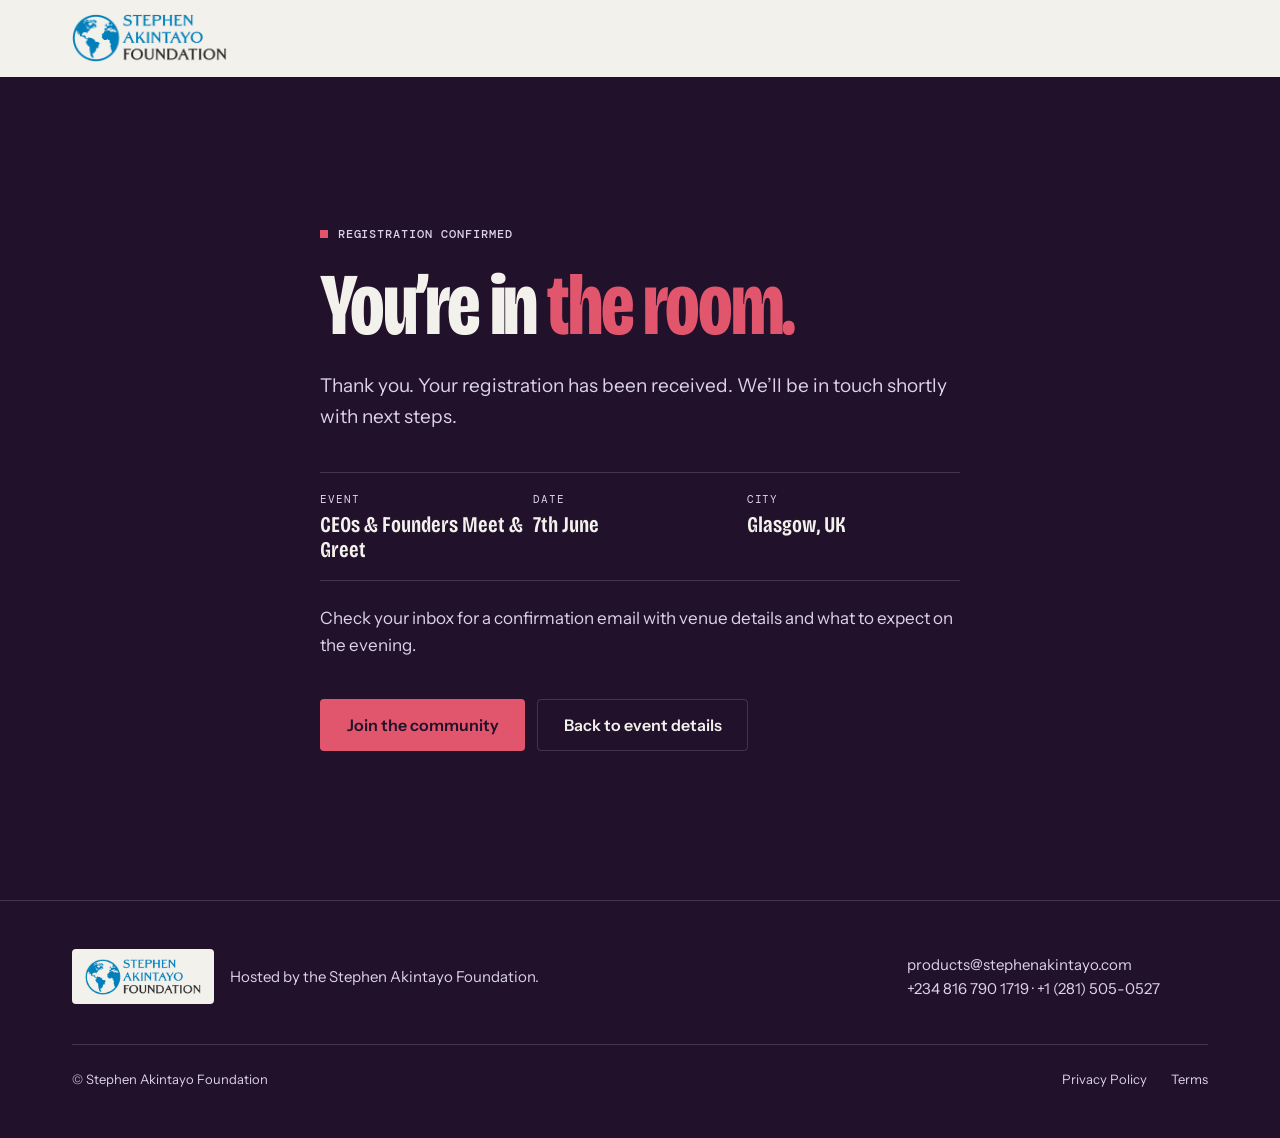
==== commit c68b27cd: "Add privacy policy and terms pages, update footer with legal links" ====
--- a/thank-you/index.html
+++ b/thank-you/index.html
@@ -68,6 +68,13 @@
         <p><a href="tel:+2348167901719">+234 816 790 1719</a> · <a href="tel:+12815050527">+1 (281) 505-0527</a></p>
       </div>
     </div>
+    <nav class="footer-legal" aria-label="Legal">
+      <p>© Stephen Akintayo Foundation</p>
+      <ul>
+        <li><a href="/privacy">Privacy Policy</a></li>
+        <li><a href="/terms">Terms</a></li>
+      </ul>
+    </nav>
   </footer>
 </body>
 </html>
--- a/styles.css
+++ b/styles.css
@@ -875,22 +875,15 @@
 
 .host-figure img {
   width: 100%;
-  aspect-ratio: 3 / 4;
-  object-fit: cover;
-  object-position: top center;
-  border-radius: var(--radius);
-  background: var(--mist);
+  border-radius: var(--radius) var(--radius) 0 0;
+  background: var(--night);
 }
 
 .host-badge {
-  position: absolute;
-  left: 1rem;
-  right: 1rem;
-  bottom: 1rem;
   padding: 1rem 1.15rem;
+  border-radius: 0 0 var(--radius) var(--radius);
   background: var(--night);
   color: var(--chalk);
-  border-radius: var(--radius);
   font-family: var(--font-display);
   font-stretch: 75%;
   font-weight: 600;
@@ -1668,3 +1661,168 @@
 .thank-you-page .site-footer {
   border-top: 1px solid var(--line-light);
 }
+
+/* --------------------------------------------------------------------------
+   Footer legal row
+   -------------------------------------------------------------------------- */
+
+.footer-legal {
+  width: calc(100% - 2 * var(--gutter));
+  max-width: calc(var(--max) - 2 * var(--gutter));
+  margin: 2.5rem auto 0;
+  padding: 1.5rem 0 0;
+  display: flex;
+  flex-wrap: wrap;
+  justify-content: space-between;
+  gap: 0.75rem 2rem;
+  border-top: 1px solid var(--line-light);
+  font-size: 0.8125rem;
+}
+
+.footer-legal ul {
+  display: flex;
+  gap: 1.5rem;
+}
+
+.footer-legal a {
+  text-decoration: none;
+}
+
+.footer-legal a:hover {
+  color: var(--chalk);
+  text-decoration: underline;
+}
+
+.form-note a {
+  color: var(--ink);
+}
+
+/* --------------------------------------------------------------------------
+   Legal pages (privacy, terms)
+   -------------------------------------------------------------------------- */
+
+.legal-hero {
+  background: var(--night);
+  color: var(--chalk);
+  padding: clamp(3rem, 7vw, 5.5rem) 0;
+}
+
+.legal-hero .eyebrow {
+  color: var(--mist);
+}
+
+.legal-hero .section-title {
+  font-size: clamp(2.75rem, 7vw, 5rem);
+}
+
+.legal-updated {
+  margin-top: 1.25rem;
+  font-family: var(--font-mono);
+  font-size: 0.8125rem;
+  color: var(--mist);
+}
+
+.legal-body {
+  padding: clamp(3rem, 7vw, 5.5rem) 0 var(--section-y);
+}
+
+.legal-layout {
+  display: grid;
+  gap: 2.5rem;
+}
+
+.legal-toc {
+  font-size: 0.9375rem;
+}
+
+.legal-toc p {
+  font-family: var(--font-mono);
+  font-size: 0.75rem;
+  letter-spacing: 0.08em;
+  text-transform: uppercase;
+  color: var(--heather);
+  margin-bottom: 0.75rem;
+}
+
+.legal-toc li {
+  border-top: 1px solid var(--line);
+}
+
+.legal-toc a {
+  display: block;
+  padding: 0.55rem 0;
+  color: var(--ink-soft);
+  text-decoration: none;
+}
+
+.legal-toc a:hover {
+  color: var(--ink);
+}
+
+.legal-content {
+  max-width: 42rem;
+  color: var(--ink-soft);
+}
+
+.legal-content h2 {
+  margin: 3rem 0 1rem;
+  font-family: var(--font-display);
+  font-stretch: 75%;
+  font-weight: 700;
+  font-size: 1.85rem;
+  line-height: 1.05;
+  color: var(--ink);
+  scroll-margin-top: calc(var(--header-h) + 1.5rem);
+}
+
+.legal-content h2:first-child {
+  margin-top: 0;
+}
+
+.legal-content p + p,
+.legal-content p + ul,
+.legal-content ul + p {
+  margin-top: 1rem;
+}
+
+.legal-content ul li {
+  position: relative;
+  padding-left: 1.25rem;
+  margin-top: 0.5rem;
+}
+
+.legal-content ul li::before {
+  content: "";
+  position: absolute;
+  left: 0;
+  top: 0.62em;
+  width: 0.4rem;
+  height: 0.4rem;
+  background: var(--rose);
+}
+
+.legal-content strong {
+  color: var(--ink);
+  font-weight: 600;
+}
+
+.legal-content a {
+  color: var(--ink);
+}
+
+@media (min-width: 64rem) {
+  .legal-layout {
+    grid-template-columns: 14rem 1fr;
+    gap: 5rem;
+    align-items: start;
+  }
+
+  .legal-toc {
+    position: sticky;
+    top: calc(var(--header-h) + 2rem);
+  }
+}
+
+.header-cta {
+  margin-left: auto;
+}
